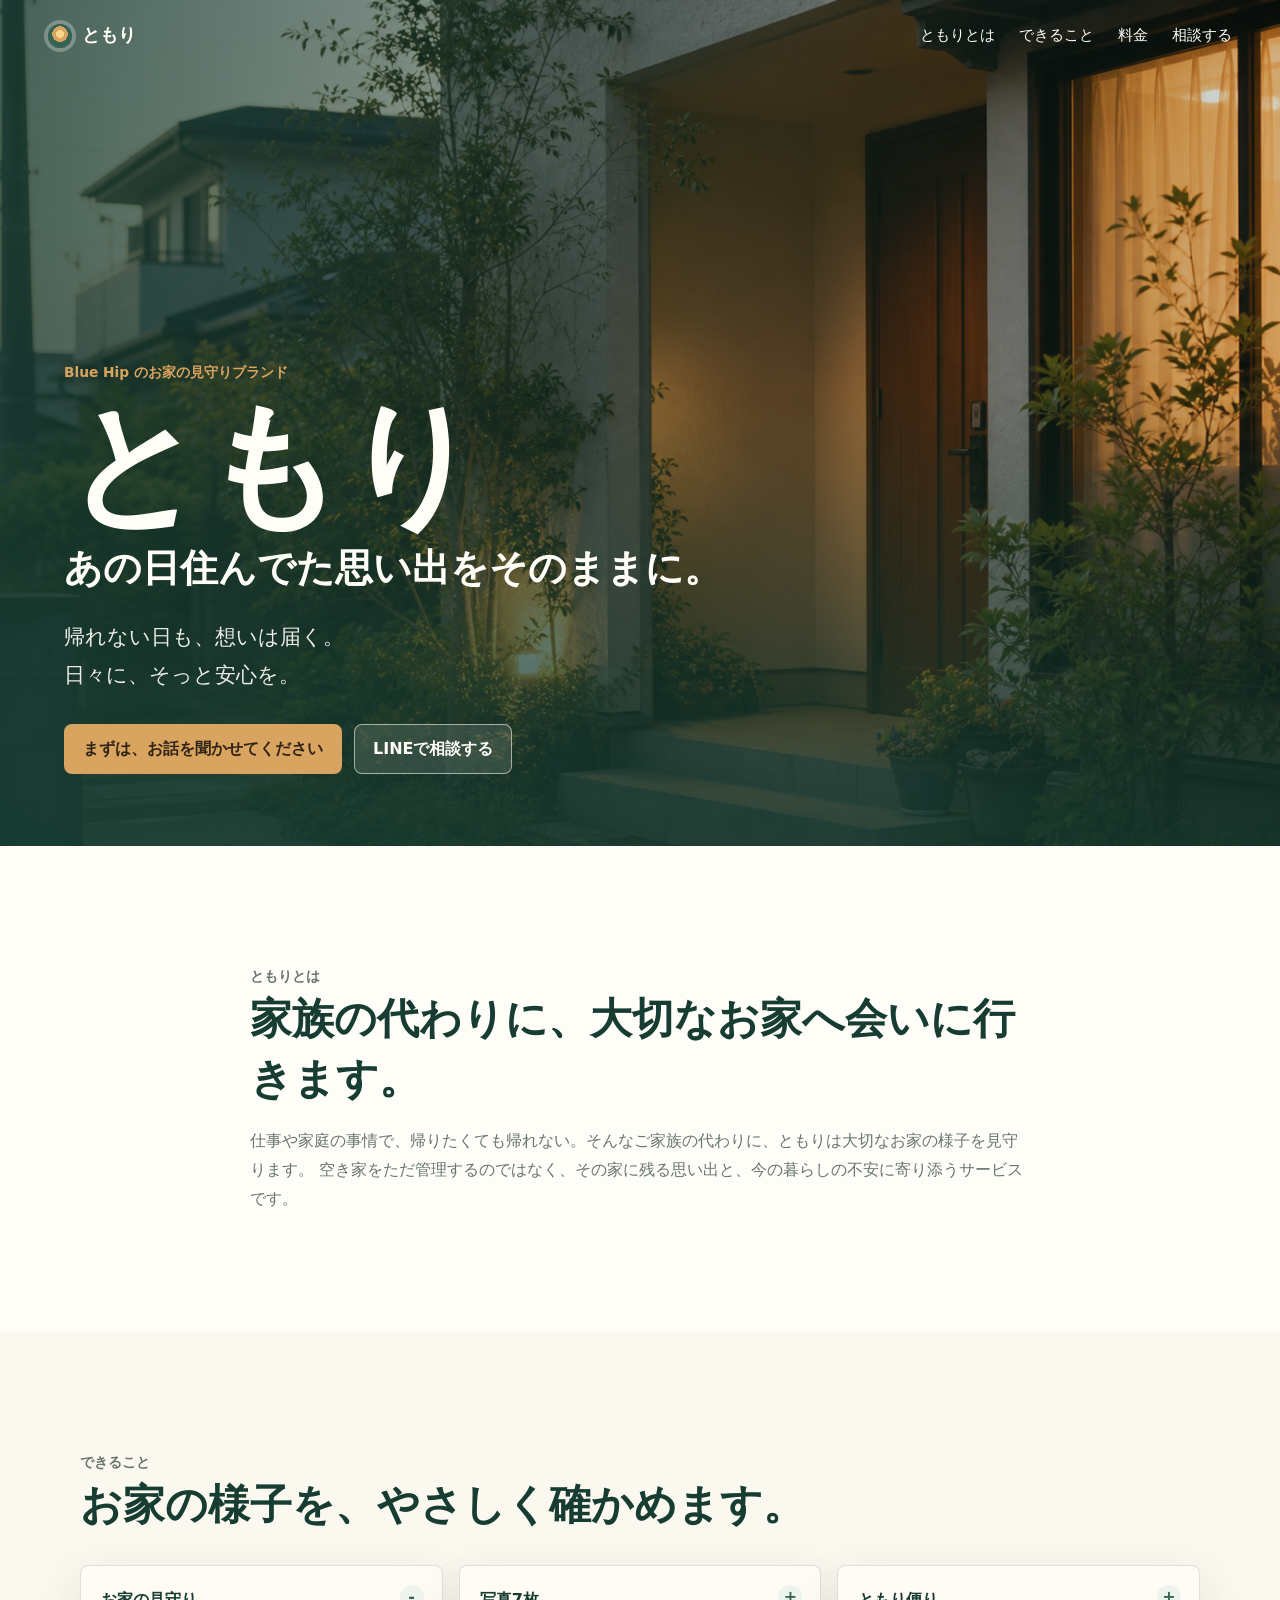
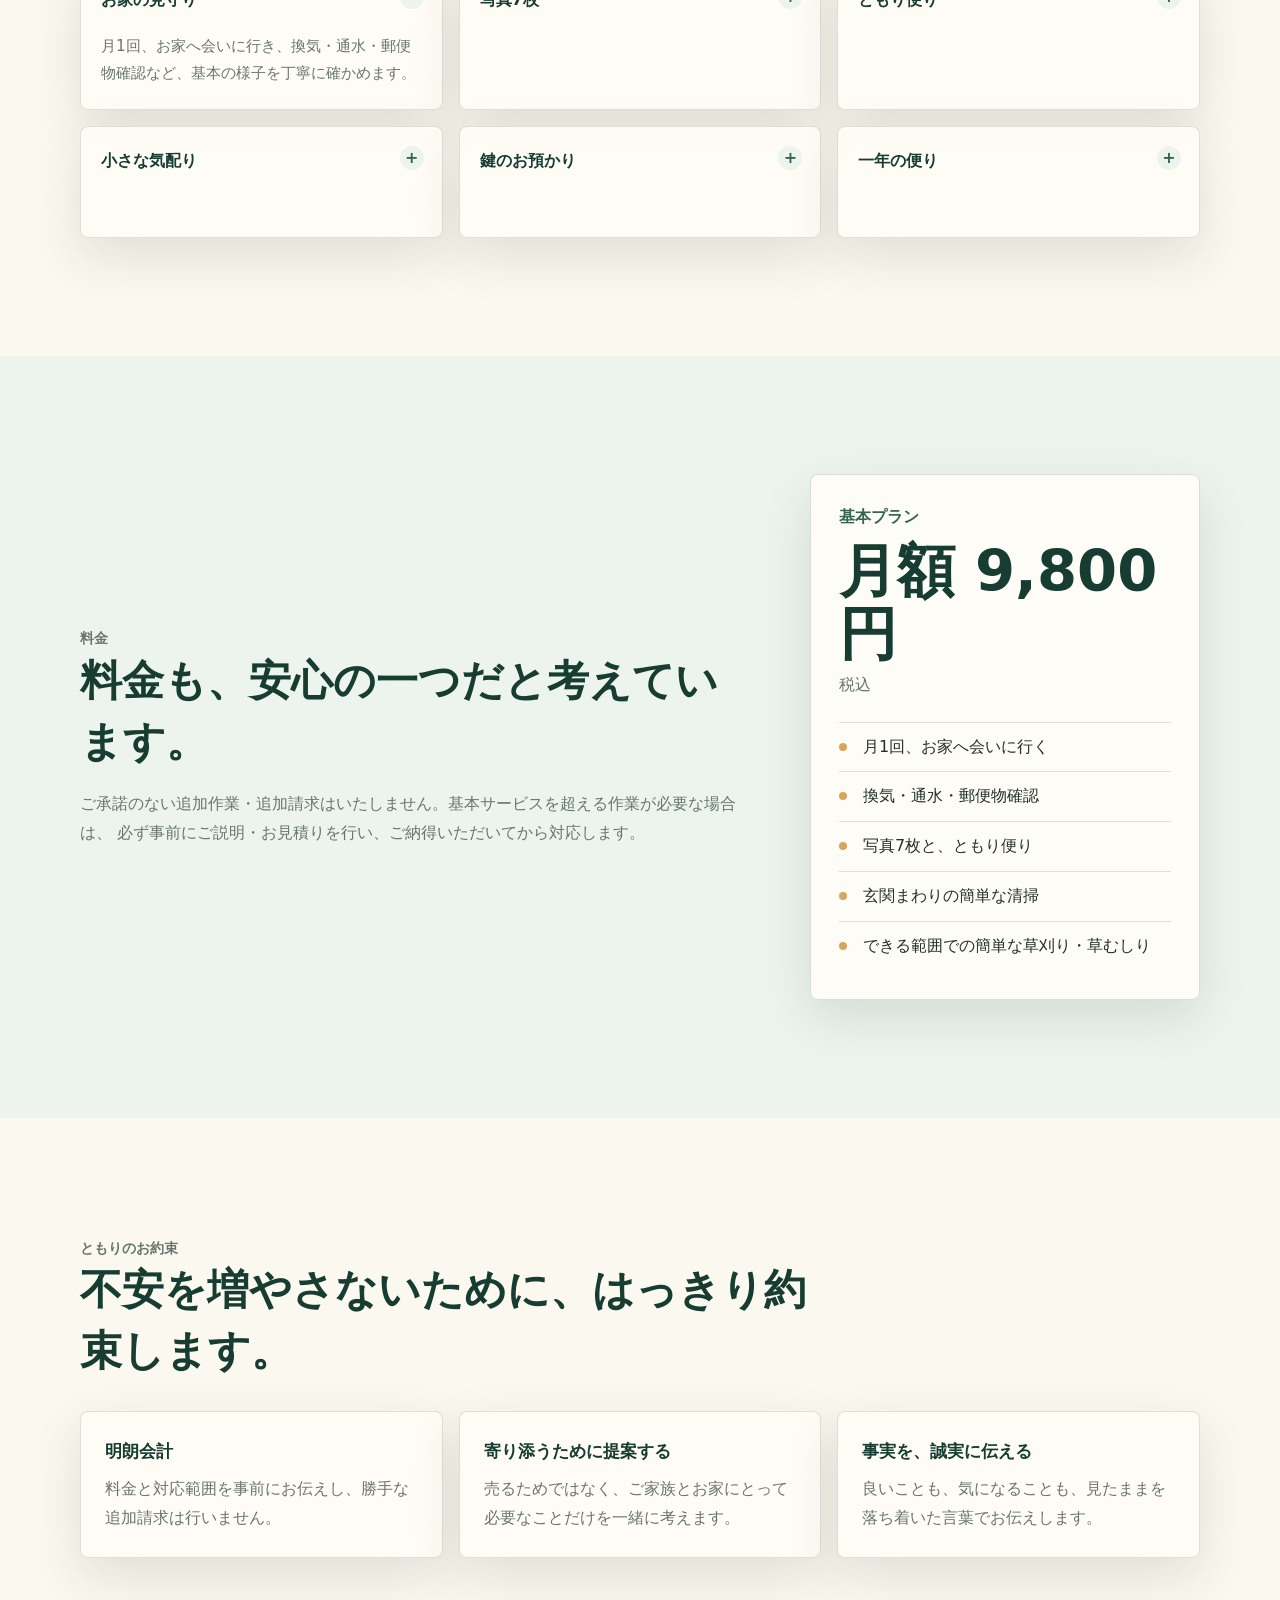
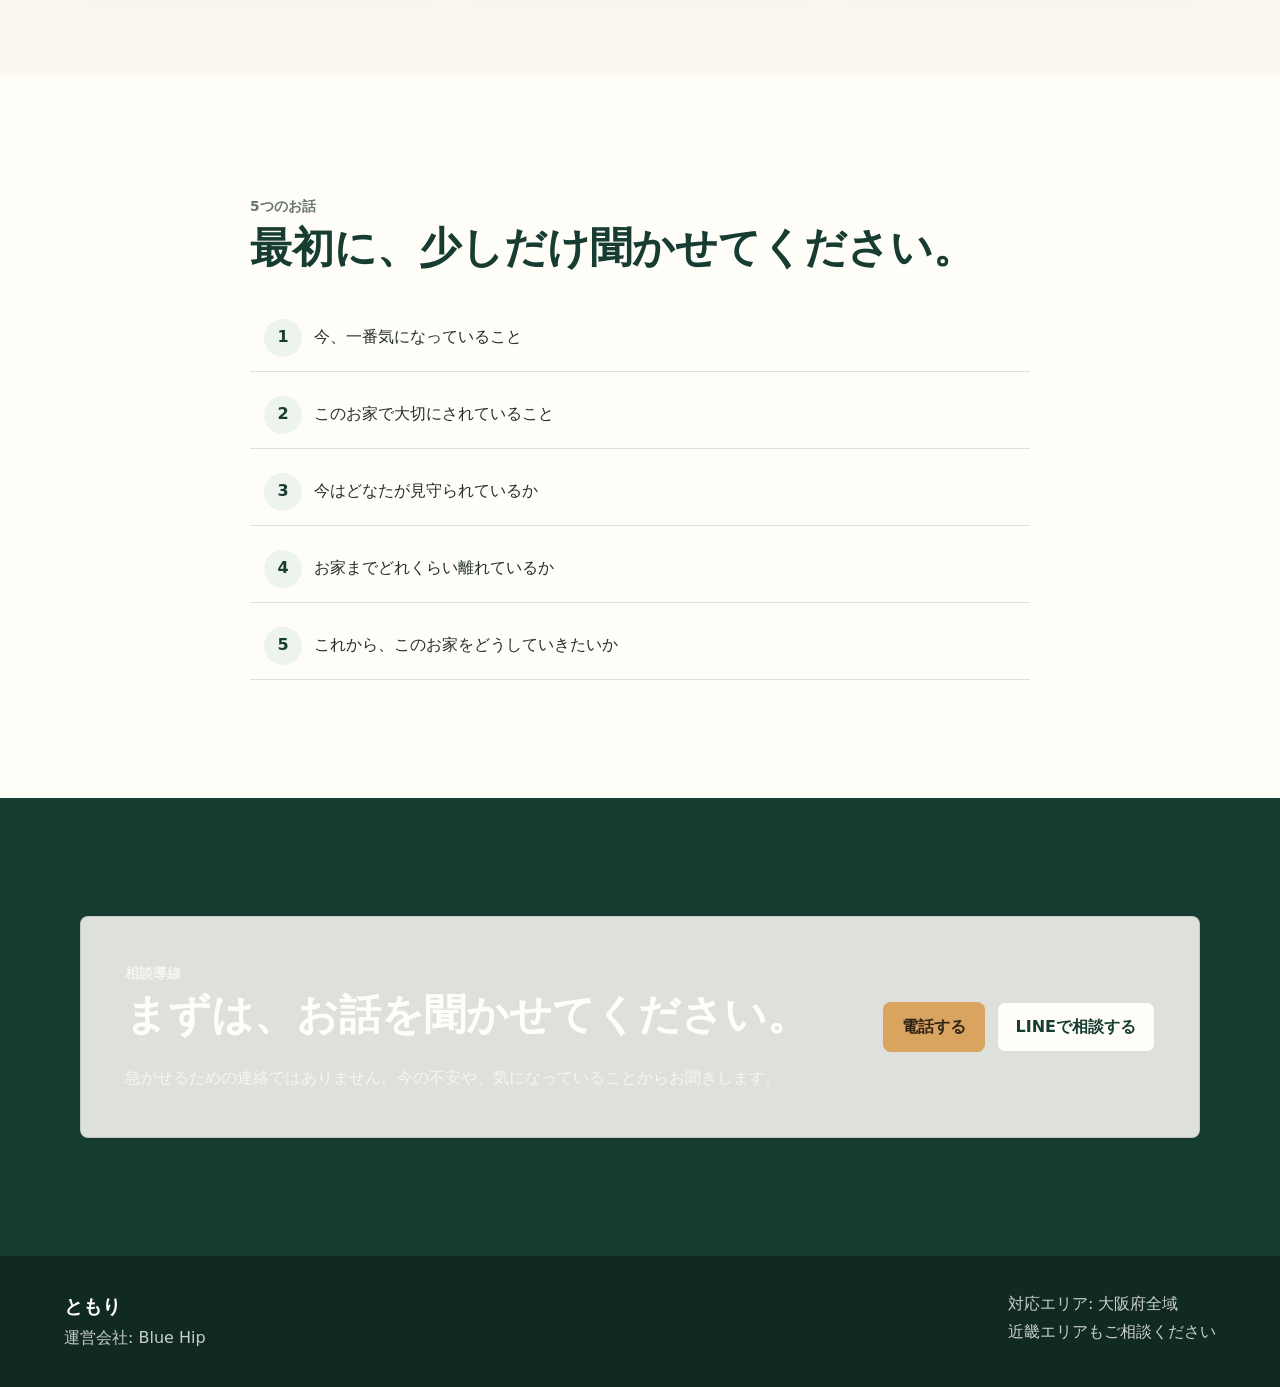
==== index.html @ 89e416eb "Add files via upload" ====
<!doctype html>
<html lang="ja">
  <head>
    <meta charset="utf-8">
    <meta name="viewport" content="width=device-width, initial-scale=1">
    <title>ともり | 家族の代わりに、その家へ会いに行きます</title>
    <meta name="description" content="ともりはBlue Hipが運営する、大切なお家を家族の代わりに見守るサービスです。大阪府全域、近畿エリアもご相談ください。基本プランは月額9,800円（税込）。">
    <meta name="robots" content="index,follow">
    <meta property="og:title" content="ともり | あの日住んでた思い出をそのままに。">
    <meta property="og:description" content="帰れない日も、想いは届く。日々に、そっと安心を。大阪府全域のお家の見守りサービス。">
    <meta property="og:type" content="website">
    <meta property="og:url" content="https://toranjero1710-droid.github.io/tomori/">
    <meta property="og:image" content="https://toranjero1710-droid.github.io/tomori/assets/tomori-hero.png">
    <meta name="twitter:card" content="summary_large_image">
    <link rel="canonical" href="https://toranjero1710-droid.github.io/tomori/">
    <link rel="preload" href="assets/tomori-hero.png" as="image">
    <link rel="stylesheet" href="styles.css">
  </head>
  <body>
    <header class="site-header" data-header>
      <a class="brand" href="#top" aria-label="ともり トップへ">
        <span class="brand-mark" aria-hidden="true"></span>
        <span>ともり</span>
      </a>
      <button class="menu-button" type="button" aria-expanded="false" aria-controls="site-nav" data-menu-button>
        <span></span>
        <span></span>
        <span></span>
        <span class="sr-only">メニュー</span>
      </button>
      <nav class="site-nav" id="site-nav" data-nav>
        <a href="#about">ともりとは</a>
        <a href="#services">できること</a>
        <a href="#price">料金</a>
        <a href="#contact">相談する</a>
      </nav>
    </header>

    <main id="top">
      <section class="hero" aria-labelledby="hero-title">
        <div class="hero-media" aria-hidden="true">
          <img src="assets/tomori-hero.png" alt="">
        </div>
        <div class="hero-content">
          <p class="eyebrow">Blue Hip のお家の見守りブランド</p>
          <h1 id="hero-title">ともり</h1>
          <p class="hero-lead">あの日住んでた思い出をそのままに。</p>
          <div class="hero-message">
            <p>帰れない日も、想いは届く。</p>
            <p>日々に、そっと安心を。</p>
          </div>
          <div class="hero-actions" aria-label="相談導線">
            <a class="button primary" href="#contact">まずは、お話を聞かせてください</a>
            <!-- TODO: LINE公式アカウントIDが確定したら @tomori を正式IDに差し替える -->
            <a class="button line" href="https://line.me/R/ti/p/@tomori" target="_blank" rel="noopener">LINEで相談する</a>
          </div>
        </div>
      </section>

      <section class="section intro" id="about" aria-labelledby="about-title">
        <div class="section-inner narrow">
          <p class="section-kicker">ともりとは</p>
          <h2 id="about-title">家族の代わりに、大切なお家へ会いに行きます。</h2>
          <p>
            仕事や家庭の事情で、帰りたくても帰れない。そんなご家族の代わりに、ともりは大切なお家の様子を見守ります。
            空き家をただ管理するのではなく、その家に残る思い出と、今の暮らしの不安に寄り添うサービスです。
          </p>
        </div>
      </section>

      <section class="section" id="services" aria-labelledby="services-title">
        <div class="section-inner">
          <div class="section-heading">
            <p class="section-kicker">できること</p>
            <h2 id="services-title">お家の様子を、やさしく確かめます。</h2>
          </div>
          <div class="service-grid">
            <details class="service-card" open>
              <summary>お家の見守り</summary>
              <p>月1回、お家へ会いに行き、換気・通水・郵便物確認など、基本の様子を丁寧に確かめます。</p>
            </details>
            <details class="service-card">
              <summary>写真7枚</summary>
              <p>玄関まわり、室内の気になる場所、郵便物など、ご家族が状況を想像しやすい写真をお届けします。</p>
            </details>
            <details class="service-card">
              <summary>ともり便り</summary>
              <p>「今日も、お家は変わらず元気でした」と言えるように、見た事実を短い便りにまとめます。</p>
            </details>
            <details class="service-card">
              <summary>小さな気配り</summary>
              <p>玄関まわりの簡単な清掃や、できる範囲での草刈り・草むしりなど、無理のない対応を行います。</p>
            </details>
            <details class="service-card">
              <summary>鍵のお預かり</summary>
              <p>必要な場合のみ、事前に取り決めた方法で大切な鍵をお預かりします。お預かり方法は個別にご説明します。</p>
            </details>
            <details class="service-card">
              <summary>一年の便り</summary>
              <p>一年を通して見守ったお家の様子を振り返れるよう、次のステップで整えていく予定のサービスです。</p>
            </details>
          </div>
        </div>
      </section>

      <section class="section price-section" id="price" aria-labelledby="price-title">
        <div class="section-inner price-layout">
          <div>
            <p class="section-kicker">料金</p>
            <h2 id="price-title">料金も、安心の一つだと考えています。</h2>
            <p>
              ご承諾のない追加作業・追加請求はいたしません。基本サービスを超える作業が必要な場合は、
              必ず事前にご説明・お見積りを行い、ご納得いただいてから対応します。
            </p>
          </div>
          <div class="price-card" aria-label="基本プラン料金">
            <p class="plan-name">基本プラン</p>
            <p class="price">月額 9,800円</p>
            <p class="tax">税込</p>
            <ul>
              <li>月1回、お家へ会いに行く</li>
              <li>換気・通水・郵便物確認</li>
              <li>写真7枚と、ともり便り</li>
              <li>玄関まわりの簡単な清掃</li>
              <li>できる範囲での簡単な草刈り・草むしり</li>
            </ul>
          </div>
        </div>
      </section>

      <section class="section promise-section" aria-labelledby="promise-title">
        <div class="section-inner">
          <div class="section-heading">
            <p class="section-kicker">ともりのお約束</p>
            <h2 id="promise-title">不安を増やさないために、はっきり約束します。</h2>
          </div>
          <div class="promise-grid">
            <article>
              <h3>明朗会計</h3>
              <p>料金と対応範囲を事前にお伝えし、勝手な追加請求は行いません。</p>
            </article>
            <article>
              <h3>寄り添うために提案する</h3>
              <p>売るためではなく、ご家族とお家にとって必要なことだけを一緒に考えます。</p>
            </article>
            <article>
              <h3>事実を、誠実に伝える</h3>
              <p>良いことも、気になることも、見たままを落ち着いた言葉でお伝えします。</p>
            </article>
          </div>
        </div>
      </section>

      <section class="section questions-section" aria-labelledby="questions-title">
        <div class="section-inner narrow">
          <p class="section-kicker">5つのお話</p>
          <h2 id="questions-title">最初に、少しだけ聞かせてください。</h2>
          <ol class="question-list">
            <li>今、一番気になっていること</li>
            <li>このお家で大切にされていること</li>
            <li>今はどなたが見守られているか</li>
            <li>お家までどれくらい離れているか</li>
            <li>これから、このお家をどうしていきたいか</li>
          </ol>
        </div>
      </section>

      <section class="section contact-section" id="contact" aria-labelledby="contact-title">
        <div class="section-inner contact-panel">
          <div>
            <p class="section-kicker">相談導線</p>
            <h2 id="contact-title">まずは、お話を聞かせてください。</h2>
            <p>急がせるための連絡ではありません。今の不安や、気になっていることからお聞きします。</p>
          </div>
          <div class="contact-actions">
            <!-- TODO: 電話番号が確定したら 0000000000 を正式番号に差し替える -->
            <a class="button primary" href="tel:0000000000">電話する</a>
            <!-- TODO: LINE公式アカウントIDが確定したら @tomori を正式IDに差し替える -->
            <a class="button line" href="https://line.me/R/ti/p/@tomori" target="_blank" rel="noopener">LINEで相談する</a>
          </div>
        </div>
      </section>
    </main>

    <footer class="site-footer">
      <div>
        <p class="footer-brand">ともり</p>
        <p>運営会社: Blue Hip</p>
      </div>
      <div>
        <p>対応エリア: 大阪府全域</p>
        <p>近畿エリアもご相談ください</p>
      </div>
    </footer>

    <script src="script.js"></script>
  </body>
</html>
---- styles.css ----
:root {
  --green-900: #173d32;
  --green-700: #356454;
  --green-500: #6f927d;
  --green-100: #edf4ee;
  --ivory: #fbf8ef;
  --paper: #fffdf7;
  --amber: #d9a45f;
  --ink: #24302b;
  --muted: #68766f;
  --line: rgba(36, 48, 43, 0.14);
  --shadow: 0 18px 50px rgba(36, 48, 43, 0.12);
}

* {
  box-sizing: border-box;
}

html {
  scroll-behavior: smooth;
}

body {
  margin: 0;
  color: var(--ink);
  background: var(--ivory);
  font-family: "Hiragino Sans", "Yu Gothic", "YuGothic", "Noto Sans JP", system-ui, sans-serif;
  line-height: 1.8;
  letter-spacing: 0;
}

img {
  display: block;
  max-width: 100%;
}

a {
  color: inherit;
}

.sr-only {
  position: absolute;
  width: 1px;
  height: 1px;
  padding: 0;
  margin: -1px;
  overflow: hidden;
  clip: rect(0, 0, 0, 0);
  white-space: nowrap;
  border: 0;
}

.site-header {
  position: fixed;
  z-index: 20;
  top: 0;
  left: 0;
  right: 0;
  display: flex;
  align-items: center;
  justify-content: space-between;
  gap: 16px;
  padding: 14px clamp(18px, 4vw, 48px);
  color: var(--paper);
  transition: background 180ms ease, color 180ms ease, box-shadow 180ms ease;
}

.site-header.is-scrolled,
.site-header.is-open {
  color: var(--green-900);
  background: rgba(251, 248, 239, 0.94);
  box-shadow: 0 8px 28px rgba(23, 61, 50, 0.1);
  backdrop-filter: blur(16px);
}

.brand {
  display: inline-flex;
  align-items: center;
  gap: 10px;
  min-height: 44px;
  text-decoration: none;
  font-weight: 700;
  font-size: 1.1rem;
}

.brand-mark {
  width: 24px;
  height: 24px;
  border-radius: 50%;
  background: radial-gradient(circle at 50% 42%, #f7d58a 0 22%, var(--amber) 23% 42%, var(--green-700) 43% 100%);
  box-shadow: 0 0 0 4px rgba(255, 253, 247, 0.28);
}

.site-nav {
  display: flex;
  align-items: center;
  gap: 24px;
  font-size: 0.94rem;
}

.site-nav a {
  text-decoration: none;
}

.menu-button {
  display: none;
  width: 44px;
  height: 44px;
  border: 1px solid currentColor;
  border-radius: 8px;
  color: inherit;
  background: transparent;
}

.menu-button span:not(.sr-only) {
  display: block;
  width: 18px;
  height: 2px;
  margin: 4px auto;
  background: currentColor;
}

.hero {
  position: relative;
  min-height: 94svh;
  display: grid;
  align-items: end;
  padding: 104px clamp(20px, 5vw, 72px) 72px;
  overflow: hidden;
  color: var(--paper);
}

.hero-media {
  position: absolute;
  inset: 0;
  z-index: -2;
  background: var(--green-900);
}

.hero-media img {
  width: 100%;
  height: 100%;
  object-fit: cover;
}

.hero::after {
  content: "";
  position: absolute;
  inset: 0;
  z-index: -1;
  background:
    linear-gradient(90deg, rgba(23, 61, 50, 0.78), rgba(23, 61, 50, 0.44) 48%, rgba(23, 61, 50, 0.18)),
    linear-gradient(0deg, rgba(23, 61, 50, 0.72), transparent 54%);
}

.hero-content {
  width: min(680px, 100%);
}

.eyebrow,
.section-kicker {
  margin: 0 0 12px;
  color: var(--amber);
  font-size: 0.86rem;
  font-weight: 700;
}

.hero h1 {
  margin: 0 0 8px;
  font-size: clamp(4rem, 11vw, 8.5rem);
  line-height: 1;
  font-weight: 600;
}

.hero-lead {
  margin: 0 0 24px;
  font-size: clamp(1.45rem, 4.8vw, 2.35rem);
  line-height: 1.45;
  font-weight: 700;
}

.hero-message {
  margin-bottom: 30px;
  color: rgba(255, 253, 247, 0.92);
  font-size: clamp(1rem, 3.6vw, 1.3rem);
}

.hero-message p {
  margin: 0;
}

.hero-actions,
.contact-actions {
  display: flex;
  flex-wrap: wrap;
  gap: 12px;
}

.button {
  display: inline-flex;
  align-items: center;
  justify-content: center;
  min-height: 50px;
  padding: 12px 18px;
  border-radius: 8px;
  border: 1px solid transparent;
  text-decoration: none;
  font-weight: 700;
  line-height: 1.35;
}

.button.primary {
  background: var(--amber);
  color: #2f2415;
}

.button.line {
  background: rgba(255, 253, 247, 0.12);
  color: inherit;
  border-color: rgba(255, 253, 247, 0.56);
}

.contact-section .button.line {
  color: var(--green-900);
  background: var(--paper);
  border-color: var(--line);
}

.section {
  padding: clamp(64px, 10vw, 118px) clamp(20px, 5vw, 72px);
}

.section-inner {
  width: min(1120px, 100%);
  margin: 0 auto;
}

.section-inner.narrow {
  width: min(780px, 100%);
}

.section-heading {
  max-width: 760px;
  margin-bottom: 30px;
}

.section h2 {
  margin: 0 0 18px;
  color: var(--green-900);
  font-size: clamp(1.65rem, 5vw, 2.6rem);
  line-height: 1.45;
}

.section p {
  margin: 0;
  color: var(--muted);
}

.intro {
  background: var(--paper);
}

.service-grid,
.promise-grid {
  display: grid;
  grid-template-columns: repeat(3, 1fr);
  gap: 16px;
}

.service-card,
.promise-grid article,
.price-card,
.contact-panel {
  border: 1px solid var(--line);
  border-radius: 8px;
  background: rgba(255, 253, 247, 0.86);
  box-shadow: var(--shadow);
}

.service-card {
  min-height: 112px;
  padding: 0;
  overflow: hidden;
}

.service-card summary {
  cursor: pointer;
  list-style: none;
  padding: 20px 44px 18px 20px;
  color: var(--green-900);
  font-weight: 700;
  position: relative;
}

.service-card summary::-webkit-details-marker {
  display: none;
}

.service-card summary::after {
  content: "+";
  position: absolute;
  top: 19px;
  right: 18px;
  width: 24px;
  height: 24px;
  border-radius: 50%;
  display: grid;
  place-items: center;
  color: var(--green-700);
  background: var(--green-100);
  line-height: 1;
}

.service-card[open] summary::after {
  content: "-";
}

.service-card p {
  padding: 0 20px 22px;
  font-size: 0.95rem;
}

.price-section {
  background: var(--green-100);
}

.price-layout {
  display: grid;
  grid-template-columns: 1fr minmax(280px, 390px);
  gap: clamp(24px, 6vw, 72px);
  align-items: center;
}

.price-card {
  padding: 28px;
}

.plan-name {
  color: var(--green-700) !important;
  font-weight: 700;
}

.price {
  margin: 8px 0 0 !important;
  color: var(--green-900) !important;
  font-size: clamp(2.15rem, 8vw, 3.6rem);
  line-height: 1.1;
  font-weight: 800;
}

.tax {
  margin-top: 4px !important;
}

.price-card ul {
  margin: 22px 0 0;
  padding: 0;
  list-style: none;
}

.price-card li {
  padding: 10px 0 10px 24px;
  border-top: 1px solid var(--line);
  position: relative;
}

.price-card li::before {
  content: "";
  position: absolute;
  left: 0;
  top: 20px;
  width: 8px;
  height: 8px;
  border-radius: 50%;
  background: var(--amber);
}

.promise-grid article {
  padding: 24px;
}

.promise-grid h3 {
  margin: 0 0 8px;
  color: var(--green-900);
  font-size: 1.08rem;
}

.questions-section {
  background: var(--paper);
}

.question-list {
  display: grid;
  gap: 10px;
  margin: 26px 0 0;
  padding: 0;
  list-style: none;
  counter-reset: questions;
}

.question-list li {
  counter-increment: questions;
  display: grid;
  grid-template-columns: 38px 1fr;
  gap: 12px;
  align-items: center;
  padding: 14px;
  border-bottom: 1px solid var(--line);
}

.question-list li::before {
  content: counter(questions);
  width: 38px;
  height: 38px;
  border-radius: 50%;
  display: grid;
  place-items: center;
  color: var(--green-900);
  background: var(--green-100);
  font-weight: 800;
}

.contact-section {
  background: var(--green-900);
}

.contact-panel {
  display: grid;
  grid-template-columns: 1fr auto;
  gap: 24px;
  align-items: center;
  padding: clamp(24px, 5vw, 44px);
}

.contact-panel h2 {
  color: var(--paper);
}

.contact-panel p {
  color: rgba(255, 253, 247, 0.72);
}

.site-footer {
  display: flex;
  justify-content: space-between;
  gap: 24px;
  padding: 34px clamp(20px, 5vw, 72px);
  color: rgba(255, 253, 247, 0.78);
  background: #102a23;
}

.site-footer p {
  margin: 0;
}

.footer-brand {
  color: var(--paper);
  font-weight: 800;
  font-size: 1.2rem;
}

@media (max-width: 820px) {
  .menu-button {
    display: block;
  }

  .site-nav {
    position: absolute;
    top: 72px;
    left: 16px;
    right: 16px;
    display: none;
    flex-direction: column;
    align-items: stretch;
    gap: 0;
    padding: 10px;
    border-radius: 8px;
    background: var(--paper);
    color: var(--green-900);
    box-shadow: var(--shadow);
  }

  .site-nav.is-open {
    display: flex;
  }

  .site-nav a {
    padding: 12px;
    border-bottom: 1px solid var(--line);
  }

  .site-nav a:last-child {
    border-bottom: 0;
  }

  .hero {
    min-height: 92svh;
    padding: 96px 20px 44px;
  }

  .hero::after {
    background:
      linear-gradient(0deg, rgba(23, 61, 50, 0.86), rgba(23, 61, 50, 0.34) 72%),
      linear-gradient(90deg, rgba(23, 61, 50, 0.6), rgba(23, 61, 50, 0.18));
  }

  .hero-media img {
    object-position: 57% center;
  }

  .hero-actions,
  .contact-actions {
    flex-direction: column;
  }

  .button {
    width: 100%;
  }

  .service-grid,
  .promise-grid,
  .price-layout,
  .contact-panel {
    grid-template-columns: 1fr;
  }

  .contact-actions {
    width: 100%;
  }

  .site-footer {
    flex-direction: column;
  }
}

@media (max-width: 420px) {
  .section {
    padding-left: 18px;
    padding-right: 18px;
  }

  .price-card,
  .promise-grid article,
  .contact-panel {
    padding: 22px;
  }
}
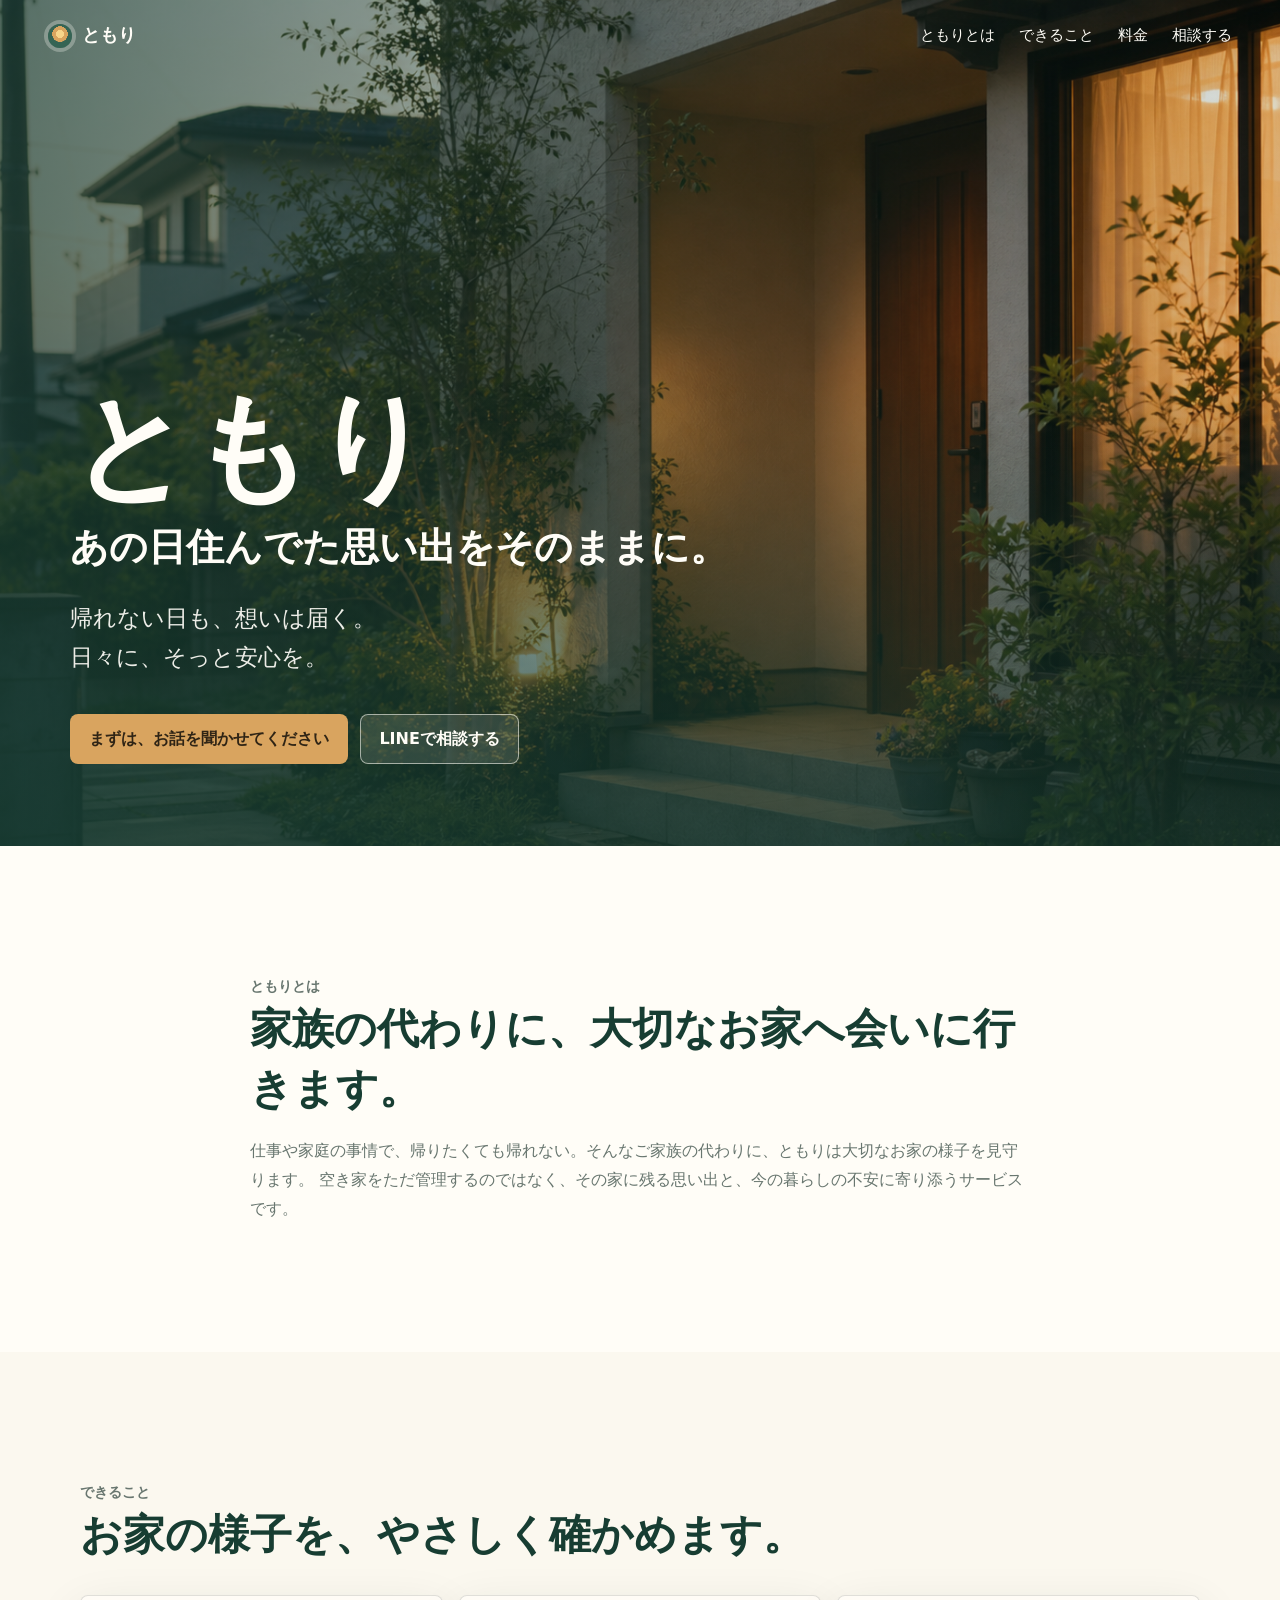
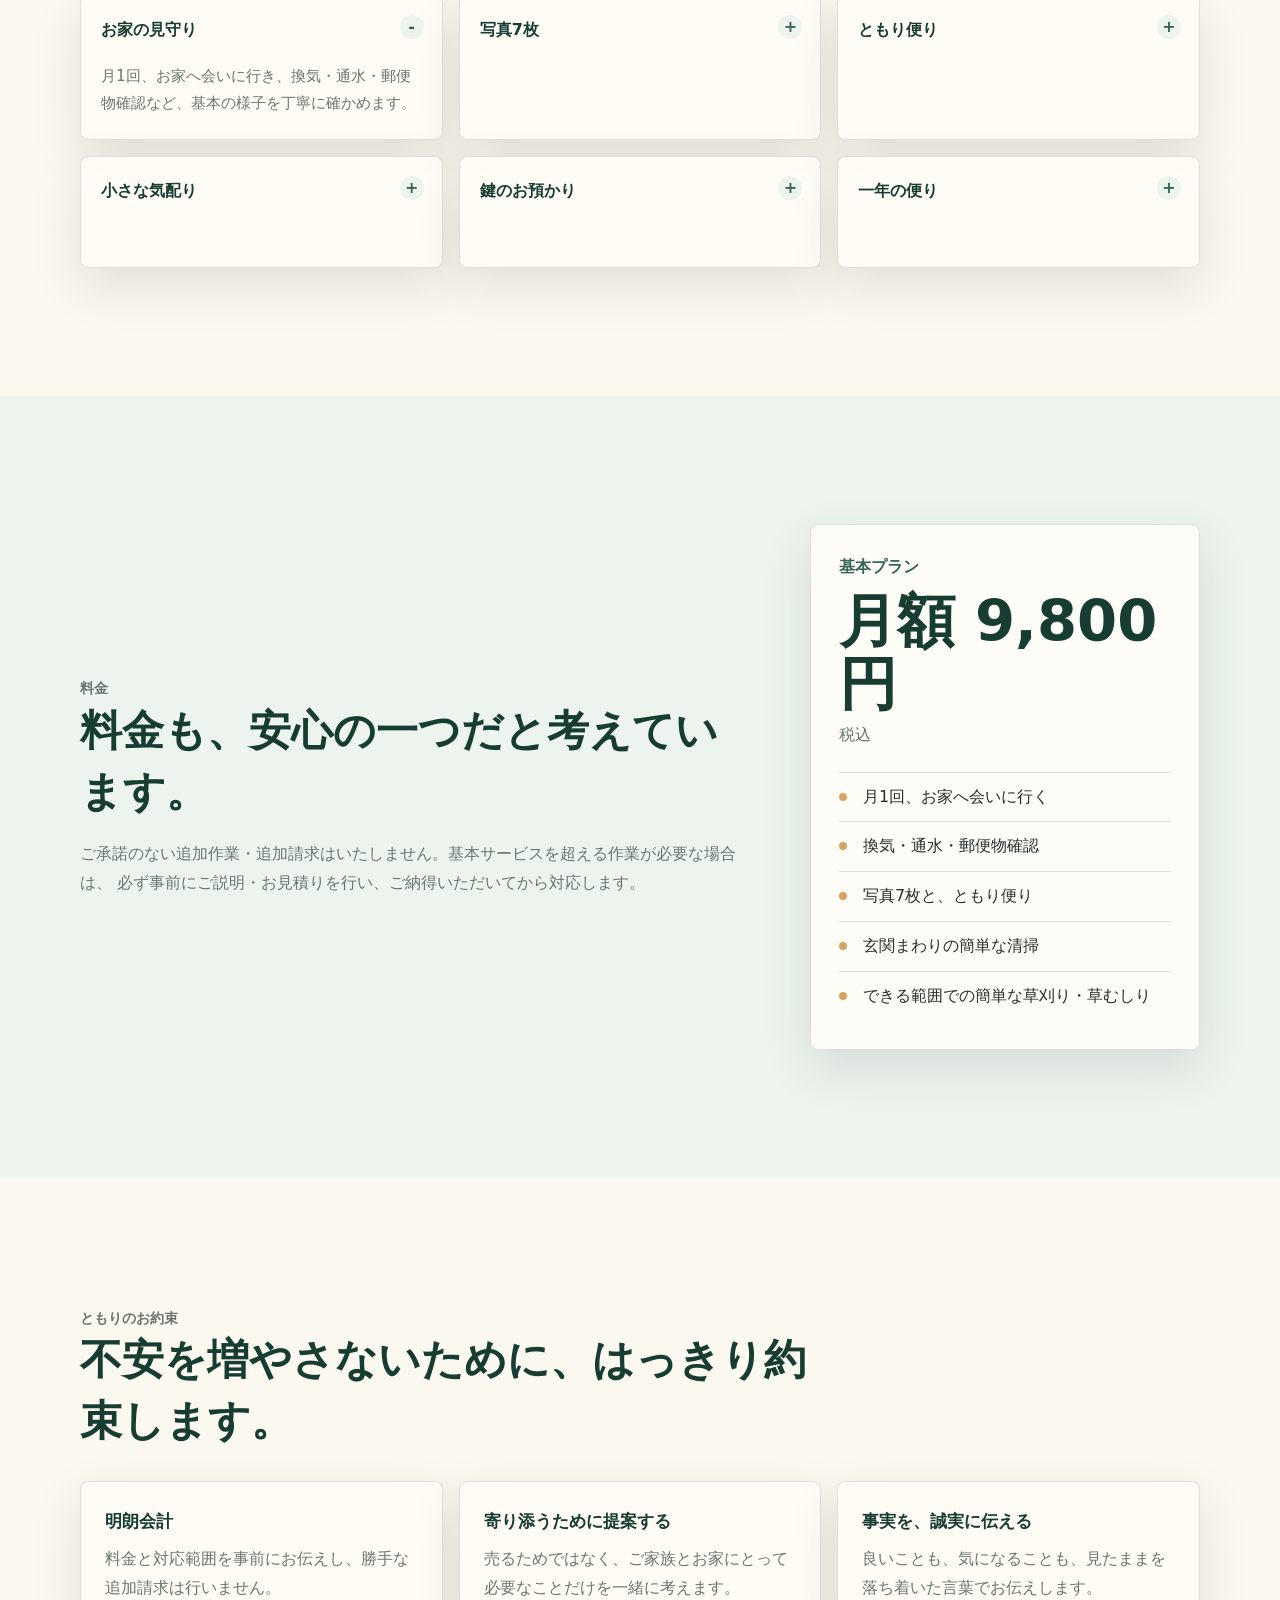
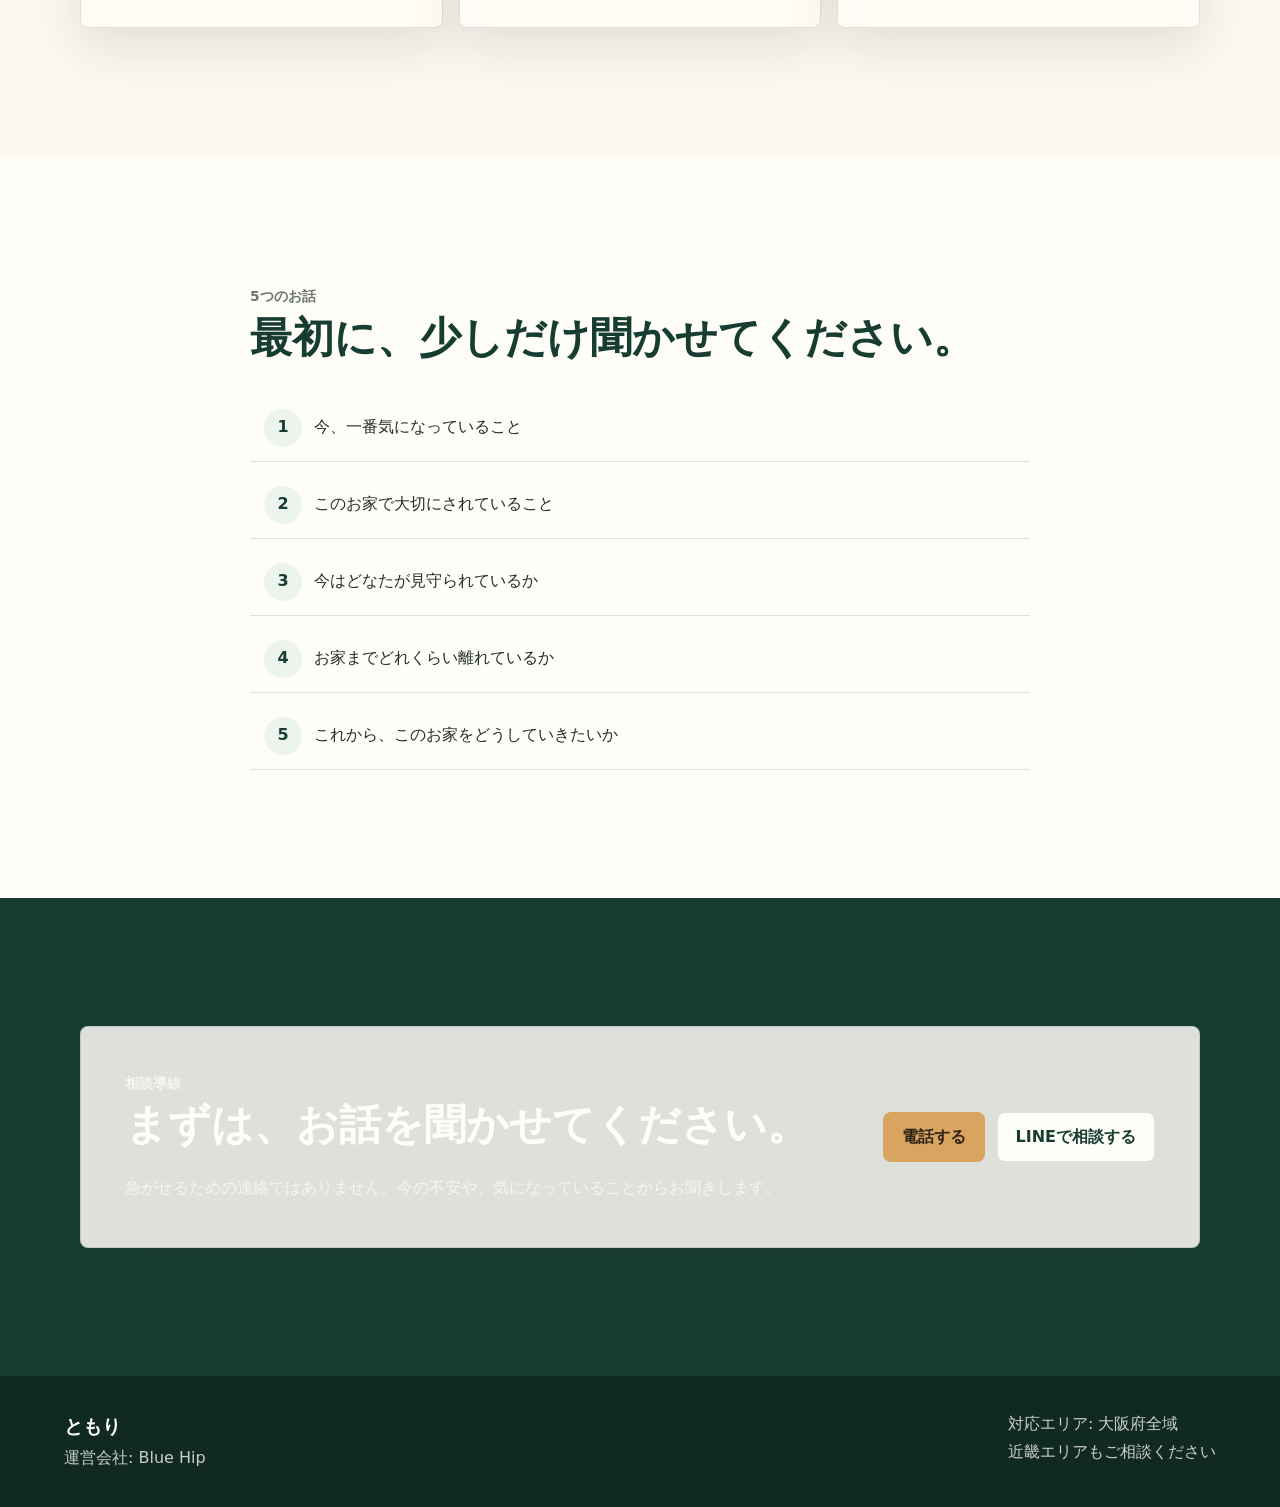
==== commit c8d2a876: "Add files via upload" ====
--- a/index.html
+++ b/index.html
@@ -42,7 +42,6 @@
           <img src="assets/tomori-hero.png" alt="">
         </div>
         <div class="hero-content">
-          <p class="eyebrow">Blue Hip のお家の見守りブランド</p>
           <h1 id="hero-title">ともり</h1>
           <p class="hero-lead">あの日住んでた思い出をそのままに。</p>
           <div class="hero-message">
--- a/styles.css
+++ b/styles.css
@@ -125,7 +125,7 @@
   min-height: 94svh;
   display: grid;
   align-items: end;
-  padding: 104px clamp(20px, 5vw, 72px) 72px;
+  padding: 112px clamp(22px, 5.5vw, 80px) 82px;
   overflow: hidden;
   color: var(--paper);
 }
@@ -149,8 +149,8 @@
   inset: 0;
   z-index: -1;
   background:
-    linear-gradient(90deg, rgba(23, 61, 50, 0.78), rgba(23, 61, 50, 0.44) 48%, rgba(23, 61, 50, 0.18)),
-    linear-gradient(0deg, rgba(23, 61, 50, 0.72), transparent 54%);
+    linear-gradient(90deg, rgba(23, 61, 50, 0.7), rgba(23, 61, 50, 0.38) 48%, rgba(23, 61, 50, 0.14)),
+    linear-gradient(0deg, rgba(23, 61, 50, 0.62), transparent 56%);
 }
 
 .hero-content {
@@ -166,8 +166,8 @@
 }
 
 .hero h1 {
-  margin: 0 0 8px;
-  font-size: clamp(4rem, 11vw, 8.5rem);
+  margin: 0 0 14px;
+  font-size: clamp(3.5rem, 9.6vw, 7.4rem);
   line-height: 1;
   font-weight: 600;
 }
@@ -180,9 +180,10 @@
 }
 
 .hero-message {
-  margin-bottom: 30px;
+  margin-bottom: 36px;
   color: rgba(255, 253, 247, 0.92);
-  font-size: clamp(1rem, 3.6vw, 1.3rem);
+  font-size: clamp(1.08rem, 3.8vw, 1.42rem);
+  line-height: 1.75;
 }
 
 .hero-message p {
@@ -227,7 +228,7 @@
 }
 
 .section {
-  padding: clamp(64px, 10vw, 118px) clamp(20px, 5vw, 72px);
+  padding: clamp(72px, 10.5vw, 128px) clamp(22px, 5.5vw, 80px);
 }
 
 .section-inner {
@@ -494,14 +495,14 @@
   }
 
   .hero {
-    min-height: 92svh;
-    padding: 96px 20px 44px;
+    min-height: 94svh;
+    padding: 104px 22px 58px;
   }
 
   .hero::after {
     background:
-      linear-gradient(0deg, rgba(23, 61, 50, 0.86), rgba(23, 61, 50, 0.34) 72%),
-      linear-gradient(90deg, rgba(23, 61, 50, 0.6), rgba(23, 61, 50, 0.18));
+      linear-gradient(0deg, rgba(23, 61, 50, 0.77), rgba(23, 61, 50, 0.29) 72%),
+      linear-gradient(90deg, rgba(23, 61, 50, 0.52), rgba(23, 61, 50, 0.14));
   }
 
   .hero-media img {
@@ -535,8 +536,8 @@
 
 @media (max-width: 420px) {
   .section {
-    padding-left: 18px;
-    padding-right: 18px;
+    padding-left: 20px;
+    padding-right: 20px;
   }
 
   .price-card,
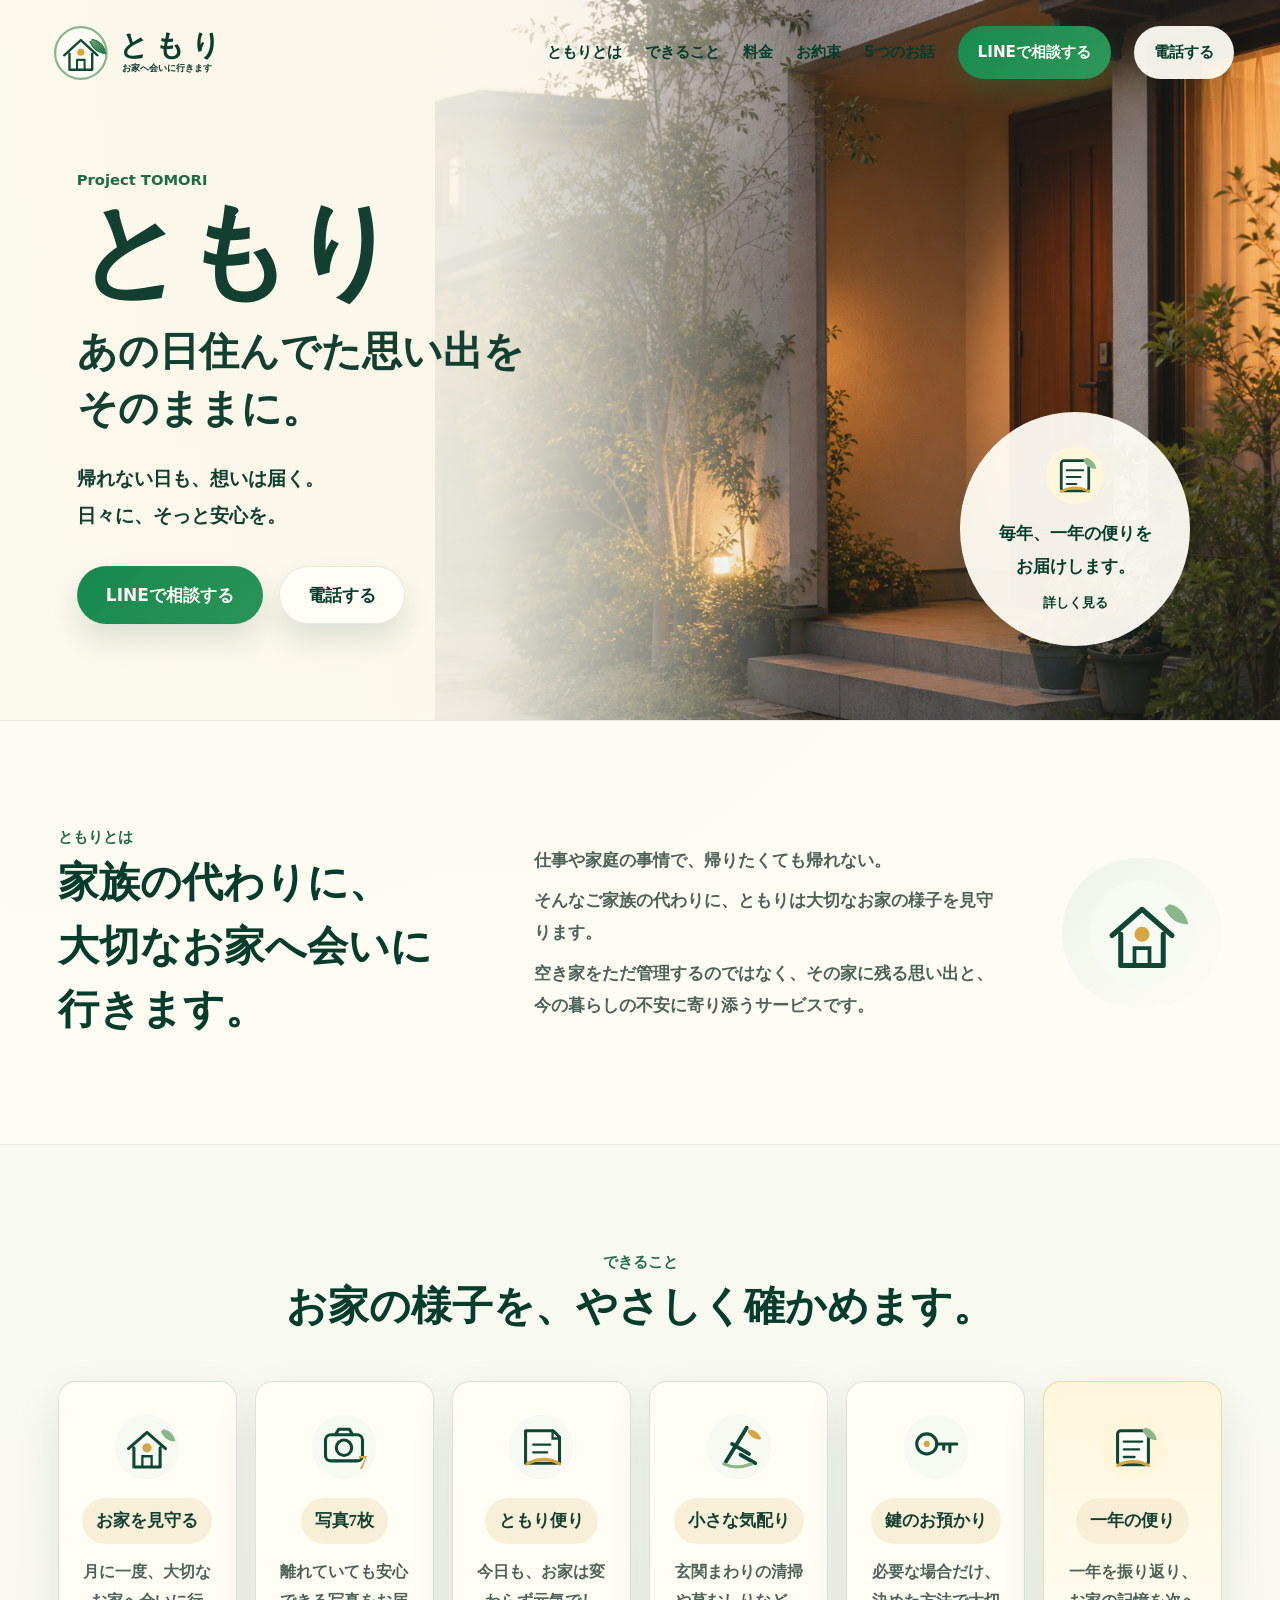
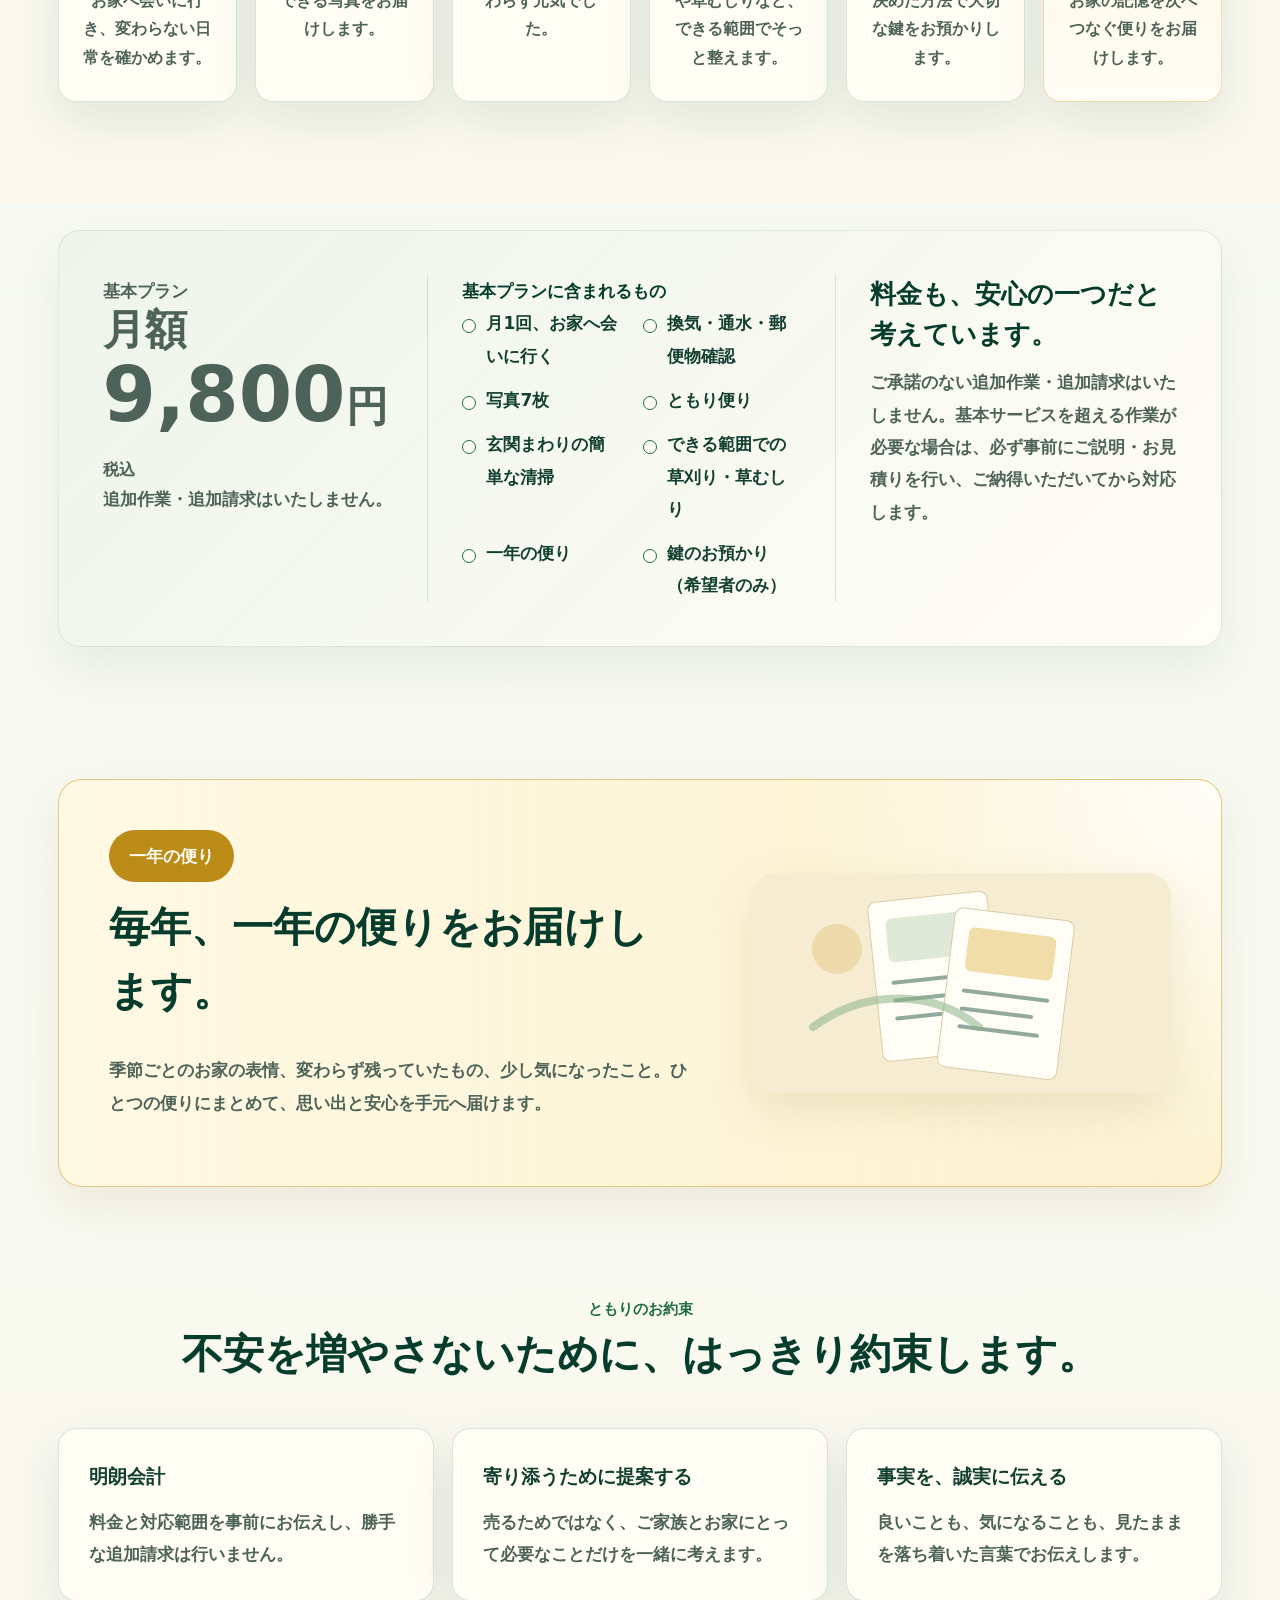
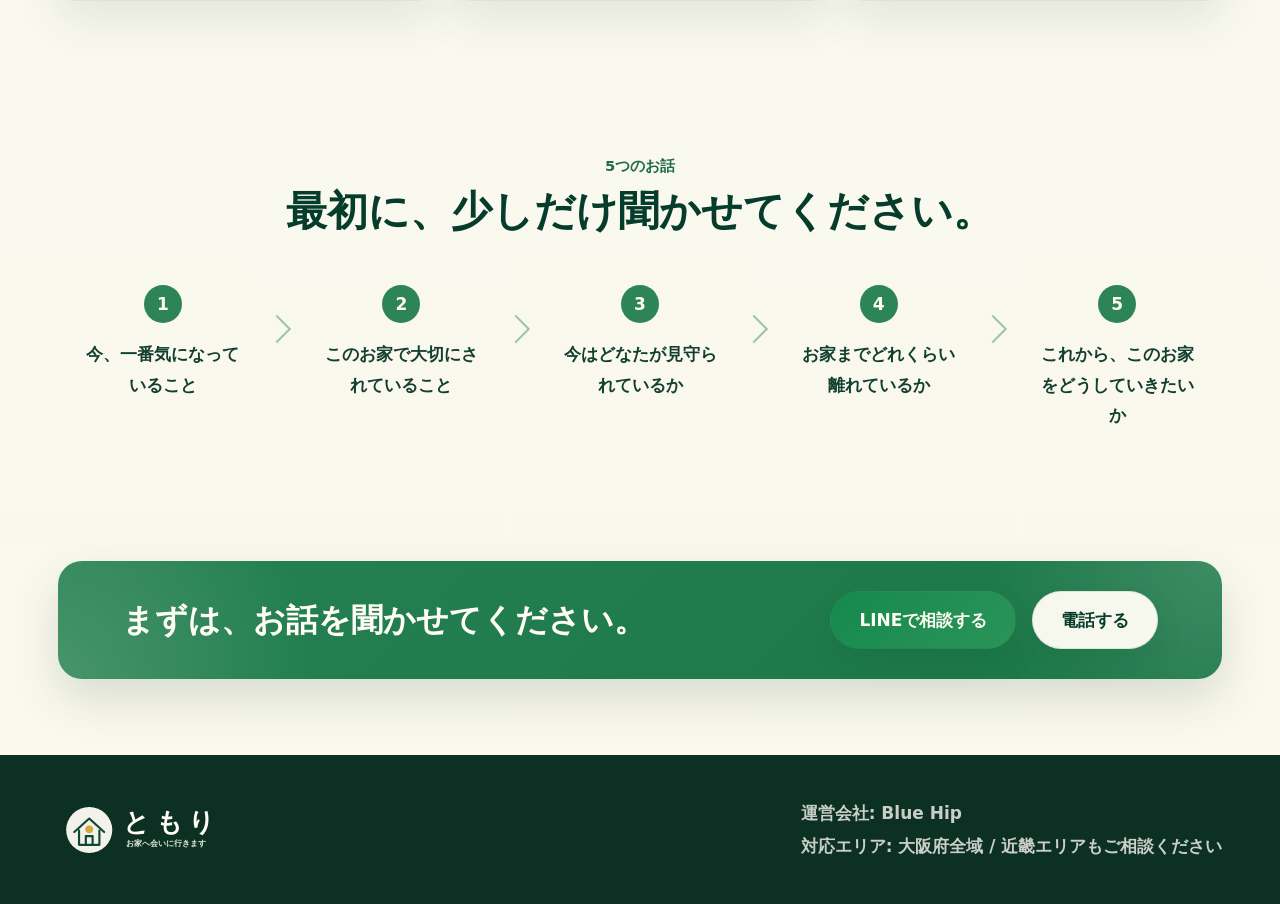
==== commit e2bb7ff3: "Restore TOMORI hero home photo and keep Sprint3 branding" ====
--- a/index.html
+++ b/index.html
@@ -3,24 +3,24 @@
   <head>
     <meta charset="utf-8">
     <meta name="viewport" content="width=device-width, initial-scale=1">
-    <title>ともり | 家族の代わりに、その家へ会いに行きます</title>
-    <meta name="description" content="ともりはBlue Hipが運営する、大切なお家を家族の代わりに見守るサービスです。大阪府全域、近畿エリアもご相談ください。基本プランは月額9,800円（税込）。">
+    <title>ともり | 家族の代わりに、大切なお家へ会いに行きます</title>
+    <meta name="description" content="ともりは、大切なお家へ家族の代わりに会いに行く見守りサービスです。帰れない日も、想いは届く。日々に、そっと安心をお届けします。">
     <meta name="robots" content="index,follow">
     <meta property="og:title" content="ともり | あの日住んでた思い出をそのままに。">
-    <meta property="og:description" content="帰れない日も、想いは届く。日々に、そっと安心を。大阪府全域のお家の見守りサービス。">
+    <meta property="og:description" content="帰れない日も、想いは届く。日々に、そっと安心を。大切なお家へ会いに行く見守りサービス。">
     <meta property="og:type" content="website">
     <meta property="og:url" content="https://toranjero1710-droid.github.io/tomori/">
-    <meta property="og:image" content="https://toranjero1710-droid.github.io/tomori/assets/tomori-hero.png">
+    <meta property="og:image" content="https://toranjero1710-droid.github.io/tomori/assets/images/ogp/tomori-ogp.png">
     <meta name="twitter:card" content="summary_large_image">
     <link rel="canonical" href="https://toranjero1710-droid.github.io/tomori/">
-    <link rel="preload" href="assets/tomori-hero.png" as="image">
+    <link rel="icon" href="assets/images/logo/favicon.svg" type="image/svg+xml">
+    <link rel="preload" href="assets/images/hero/tomori-hero-home.png" as="image">
     <link rel="stylesheet" href="styles.css">
   </head>
   <body>
     <header class="site-header" data-header>
       <a class="brand" href="#top" aria-label="ともり トップへ">
-        <span class="brand-mark" aria-hidden="true"></span>
-        <span>ともり</span>
+        <img src="assets/images/logo/tomori-logo.svg" width="280" height="92" alt="ともり お家へ会いに行きます">
       </a>
       <button class="menu-button" type="button" aria-expanded="false" aria-controls="site-nav" data-menu-button>
         <span></span>
@@ -28,121 +28,154 @@
         <span></span>
         <span class="sr-only">メニュー</span>
       </button>
-      <nav class="site-nav" id="site-nav" data-nav>
+      <nav class="site-nav" id="site-nav" data-nav aria-label="サイト内メニュー">
         <a href="#about">ともりとは</a>
         <a href="#services">できること</a>
         <a href="#price">料金</a>
-        <a href="#contact">相談する</a>
+        <a href="#promise">お約束</a>
+        <a href="#questions">5つのお話</a>
+        <a class="nav-cta line" href="https://line.me/R/ti/p/@tomori" target="_blank" rel="noopener">LINEで相談する</a>
+        <a class="nav-cta phone" href="tel:0000000000">電話する</a>
       </nav>
     </header>
 
     <main id="top">
       <section class="hero" aria-labelledby="hero-title">
-        <div class="hero-media" aria-hidden="true">
-          <img src="assets/tomori-hero.png" alt="">
-        </div>
-        <div class="hero-content">
+        <div class="hero-copy" data-reveal>
+          <p class="hero-kicker">Project TOMORI</p>
           <h1 id="hero-title">ともり</h1>
-          <p class="hero-lead">あの日住んでた思い出をそのままに。</p>
+          <p class="hero-lead">あの日住んでた思い出を<br>そのままに。</p>
           <div class="hero-message">
             <p>帰れない日も、想いは届く。</p>
             <p>日々に、そっと安心を。</p>
           </div>
           <div class="hero-actions" aria-label="相談導線">
-            <a class="button primary" href="#contact">まずは、お話を聞かせてください</a>
-            <!-- TODO: LINE公式アカウントIDが確定したら @tomori を正式IDに差し替える -->
-            <a class="button line" href="https://line.me/R/ti/p/@tomori" target="_blank" rel="noopener">LINEで相談する</a>
-          </div>
-        </div>
-      </section>
-
-      <section class="section intro" id="about" aria-labelledby="about-title">
-        <div class="section-inner narrow">
-          <p class="section-kicker">ともりとは</p>
-          <h2 id="about-title">家族の代わりに、大切なお家へ会いに行きます。</h2>
-          <p>
-            仕事や家庭の事情で、帰りたくても帰れない。そんなご家族の代わりに、ともりは大切なお家の様子を見守ります。
-            空き家をただ管理するのではなく、その家に残る思い出と、今の暮らしの不安に寄り添うサービスです。
-          </p>
-        </div>
-      </section>
-
-      <section class="section" id="services" aria-labelledby="services-title">
+            <a class="button primary" href="https://line.me/R/ti/p/@tomori" target="_blank" rel="noopener">LINEで相談する</a>
+            <a class="button light" href="tel:0000000000">電話する</a>
+          </div>
+        </div>
+        <div class="hero-visual" data-reveal aria-hidden="true">
+          <img src="assets/images/hero/tomori-hero-home.png" alt="" width="1536" height="1024" fetchpriority="high" decoding="sync">
+        </div>
+        <a class="year-badge" href="#year-letter" data-reveal>
+          <img src="assets/images/icons/icon-annual-letter.svg" width="72" height="72" alt="">
+          <span>毎年、一年の便りを<br>お届けします。</span>
+          <small>詳しく見る</small>
+        </a>
+      </section>
+
+      <section class="section about-section" id="about" aria-labelledby="about-title">
+        <div class="section-inner about-layout">
+          <div data-reveal>
+            <p class="section-kicker">ともりとは</p>
+            <h2 id="about-title">家族の代わりに、<br>大切なお家へ会いに行きます。</h2>
+          </div>
+          <div class="about-text" data-reveal>
+            <p>仕事や家庭の事情で、帰りたくても帰れない。</p>
+            <p>そんなご家族の代わりに、ともりは大切なお家の様子を見守ります。</p>
+            <p>空き家をただ管理するのではなく、その家に残る思い出と、今の暮らしの不安に寄り添うサービスです。</p>
+          </div>
+          <div class="about-symbol" aria-hidden="true" data-reveal>
+            <img src="assets/images/icons/icon-home-watch.svg" width="120" height="120" alt="">
+          </div>
+        </div>
+      </section>
+
+      <section class="section services-section" id="services" aria-labelledby="services-title">
         <div class="section-inner">
-          <div class="section-heading">
+          <div class="section-heading centered" data-reveal>
             <p class="section-kicker">できること</p>
             <h2 id="services-title">お家の様子を、やさしく確かめます。</h2>
           </div>
           <div class="service-grid">
-            <details class="service-card" open>
-              <summary>お家の見守り</summary>
-              <p>月1回、お家へ会いに行き、換気・通水・郵便物確認など、基本の様子を丁寧に確かめます。</p>
-            </details>
-            <details class="service-card">
-              <summary>写真7枚</summary>
-              <p>玄関まわり、室内の気になる場所、郵便物など、ご家族が状況を想像しやすい写真をお届けします。</p>
-            </details>
-            <details class="service-card">
-              <summary>ともり便り</summary>
-              <p>「今日も、お家は変わらず元気でした」と言えるように、見た事実を短い便りにまとめます。</p>
-            </details>
-            <details class="service-card">
-              <summary>小さな気配り</summary>
-              <p>玄関まわりの簡単な清掃や、できる範囲での草刈り・草むしりなど、無理のない対応を行います。</p>
-            </details>
-            <details class="service-card">
-              <summary>鍵のお預かり</summary>
-              <p>必要な場合のみ、事前に取り決めた方法で大切な鍵をお預かりします。お預かり方法は個別にご説明します。</p>
-            </details>
-            <details class="service-card">
-              <summary>一年の便り</summary>
-              <p>一年を通して見守ったお家の様子を振り返れるよう、次のステップで整えていく予定のサービスです。</p>
-            </details>
+            <article class="service-card" data-reveal>
+              <img src="assets/images/icons/icon-home-watch.svg" width="80" height="80" alt="">
+              <h3>お家を見守る</h3>
+              <p>月に一度、大切なお家へ会いに行き、変わらない日常を確かめます。</p>
+            </article>
+            <article class="service-card" data-reveal>
+              <img src="assets/images/icons/icon-photo-seven.svg" width="80" height="80" alt="">
+              <h3>写真7枚</h3>
+              <p>離れていても安心できる写真をお届けします。</p>
+            </article>
+            <article class="service-card" data-reveal>
+              <img src="assets/images/icons/icon-tomori-letter.svg" width="80" height="80" alt="">
+              <h3>ともり便り</h3>
+              <p>今日も、お家は変わらず元気でした。</p>
+            </article>
+            <article class="service-card" data-reveal>
+              <img src="assets/images/icons/icon-care.svg" width="80" height="80" alt="">
+              <h3>小さな気配り</h3>
+              <p>玄関まわりの清掃や草むしりなど、できる範囲でそっと整えます。</p>
+            </article>
+            <article class="service-card" data-reveal>
+              <img src="assets/images/icons/icon-key.svg" width="80" height="80" alt="">
+              <h3>鍵のお預かり</h3>
+              <p>必要な場合だけ、決めた方法で大切な鍵をお預かりします。</p>
+            </article>
+            <article class="service-card accent" data-reveal>
+              <img src="assets/images/icons/icon-annual-letter.svg" width="80" height="80" alt="">
+              <h3>一年の便り</h3>
+              <p>一年を振り返り、お家の記憶を次へつなぐ便りをお届けします。</p>
+            </article>
           </div>
         </div>
       </section>
 
       <section class="section price-section" id="price" aria-labelledby="price-title">
-        <div class="section-inner price-layout">
-          <div>
-            <p class="section-kicker">料金</p>
-            <h2 id="price-title">料金も、安心の一つだと考えています。</h2>
-            <p>
-              ご承諾のない追加作業・追加請求はいたしません。基本サービスを超える作業が必要な場合は、
-              必ず事前にご説明・お見積りを行い、ご納得いただいてから対応します。
-            </p>
-          </div>
-          <div class="price-card" aria-label="基本プラン料金">
+        <div class="section-inner price-panel" data-reveal>
+          <div class="price-main">
             <p class="plan-name">基本プラン</p>
-            <p class="price">月額 9,800円</p>
-            <p class="tax">税込</p>
+            <p class="price">月額 <span>9,800</span>円 <small>税込</small></p>
+            <p>追加作業・追加請求はいたしません。</p>
+          </div>
+          <div class="price-includes">
+            <p class="plan-name">基本プランに含まれるもの</p>
             <ul>
               <li>月1回、お家へ会いに行く</li>
               <li>換気・通水・郵便物確認</li>
-              <li>写真7枚と、ともり便り</li>
+              <li>写真7枚</li>
+              <li>ともり便り</li>
               <li>玄関まわりの簡単な清掃</li>
-              <li>できる範囲での簡単な草刈り・草むしり</li>
+              <li>できる範囲での草刈り・草むしり</li>
+              <li>一年の便り</li>
+              <li>鍵のお預かり（希望者のみ）</li>
             </ul>
           </div>
-        </div>
-      </section>
-
-      <section class="section promise-section" aria-labelledby="promise-title">
+          <div class="price-message">
+            <h2 id="price-title">料金も、安心の一つだと考えています。</h2>
+            <p>ご承諾のない追加作業・追加請求はいたしません。基本サービスを超える作業が必要な場合は、必ず事前にご説明・お見積りを行い、ご納得いただいてから対応します。</p>
+          </div>
+        </div>
+      </section>
+
+      <section class="year-letter-section" id="year-letter" aria-labelledby="year-letter-title">
+        <div class="section-inner year-letter-band" data-reveal>
+          <div class="year-copy">
+            <p class="year-pill">一年の便り</p>
+            <h2 id="year-letter-title">毎年、一年の便りをお届けします。</h2>
+            <p>季節ごとのお家の表情、変わらず残っていたもの、少し気になったこと。ひとつの便りにまとめて、思い出と安心を手元へ届けます。</p>
+          </div>
+          <img class="letter-preview" src="assets/images/annual-letter/letter-preview.svg" width="420" height="220" alt="一年の便りのイメージ">
+        </div>
+      </section>
+
+      <section class="section promise-section" id="promise" aria-labelledby="promise-title">
         <div class="section-inner">
-          <div class="section-heading">
+          <div class="section-heading centered" data-reveal>
             <p class="section-kicker">ともりのお約束</p>
             <h2 id="promise-title">不安を増やさないために、はっきり約束します。</h2>
           </div>
           <div class="promise-grid">
-            <article>
+            <article data-reveal>
               <h3>明朗会計</h3>
               <p>料金と対応範囲を事前にお伝えし、勝手な追加請求は行いません。</p>
             </article>
-            <article>
+            <article data-reveal>
               <h3>寄り添うために提案する</h3>
               <p>売るためではなく、ご家族とお家にとって必要なことだけを一緒に考えます。</p>
             </article>
-            <article>
+            <article data-reveal>
               <h3>事実を、誠実に伝える</h3>
               <p>良いことも、気になることも、見たままを落ち着いた言葉でお伝えします。</p>
             </article>
@@ -150,45 +183,38 @@
         </div>
       </section>
 
-      <section class="section questions-section" aria-labelledby="questions-title">
-        <div class="section-inner narrow">
-          <p class="section-kicker">5つのお話</p>
-          <h2 id="questions-title">最初に、少しだけ聞かせてください。</h2>
+      <section class="section questions-section" id="questions" aria-labelledby="questions-title">
+        <div class="section-inner">
+          <p class="section-kicker" data-reveal>5つのお話</p>
+          <h2 id="questions-title" data-reveal>最初に、少しだけ聞かせてください。</h2>
           <ol class="question-list">
-            <li>今、一番気になっていること</li>
-            <li>このお家で大切にされていること</li>
-            <li>今はどなたが見守られているか</li>
-            <li>お家までどれくらい離れているか</li>
-            <li>これから、このお家をどうしていきたいか</li>
+            <li data-reveal><span>今、一番気になっていること</span></li>
+            <li data-reveal><span>このお家で大切にされていること</span></li>
+            <li data-reveal><span>今はどなたが見守られているか</span></li>
+            <li data-reveal><span>お家までどれくらい離れているか</span></li>
+            <li data-reveal><span>これから、このお家をどうしていきたいか</span></li>
           </ol>
         </div>
       </section>
 
-      <section class="section contact-section" id="contact" aria-labelledby="contact-title">
-        <div class="section-inner contact-panel">
-          <div>
-            <p class="section-kicker">相談導線</p>
-            <h2 id="contact-title">まずは、お話を聞かせてください。</h2>
-            <p>急がせるための連絡ではありません。今の不安や、気になっていることからお聞きします。</p>
-          </div>
+      <section class="final-cta" id="contact" aria-labelledby="contact-title">
+        <div class="section-inner final-cta-panel" data-reveal>
+          <h2 id="contact-title">まずは、お話を聞かせてください。</h2>
           <div class="contact-actions">
-            <!-- TODO: 電話番号が確定したら 0000000000 を正式番号に差し替える -->
-            <a class="button primary" href="tel:0000000000">電話する</a>
-            <!-- TODO: LINE公式アカウントIDが確定したら @tomori を正式IDに差し替える -->
-            <a class="button line" href="https://line.me/R/ti/p/@tomori" target="_blank" rel="noopener">LINEで相談する</a>
+            <a class="button primary" href="https://line.me/R/ti/p/@tomori" target="_blank" rel="noopener">LINEで相談する</a>
+            <a class="button light" href="tel:0000000000">電話する</a>
           </div>
         </div>
       </section>
     </main>
 
     <footer class="site-footer">
-      <div>
-        <p class="footer-brand">ともり</p>
-        <p>運営会社: Blue Hip</p>
-      </div>
-      <div>
-        <p>対応エリア: 大阪府全域</p>
-        <p>近畿エリアもご相談ください</p>
+      <div class="footer-inner">
+        <img src="assets/images/logo/tomori-logo-footer.svg" width="280" height="92" alt="ともり お家へ会いに行きます">
+        <div>
+          <p>運営会社: Blue Hip</p>
+          <p>対応エリア: 大阪府全域 / 近畿エリアもご相談ください</p>
+        </div>
       </div>
     </footer>
 
--- a/styles.css
+++ b/styles.css
@@ -1,15 +1,24 @@
 :root {
-  --green-900: #173d32;
-  --green-700: #356454;
-  --green-500: #6f927d;
-  --green-100: #edf4ee;
-  --ivory: #fbf8ef;
-  --paper: #fffdf7;
-  --amber: #d9a45f;
-  --ink: #24302b;
-  --muted: #68766f;
-  --line: rgba(36, 48, 43, 0.14);
-  --shadow: 0 18px 50px rgba(36, 48, 43, 0.12);
+  --green-950: #063c2b;
+  --green-900: #104734;
+  --green-800: #1e6b46;
+  --green-700: #2d8455;
+  --green-300: #8bb58a;
+  --green-100: #edf4ea;
+  --green-50: #f7faf3;
+  --ivory: #fbf8ec;
+  --paper: #fffdf5;
+  --warm: #f6ecd1;
+  --amber: #d5a642;
+  --amber-soft: #fff4cf;
+  --ink: #123f30;
+  --muted: #4d6258;
+  --line: rgba(16, 71, 52, 0.14);
+  --shadow: 0 18px 46px rgba(16, 71, 52, 0.1);
+  --shadow-hover: 0 24px 60px rgba(16, 71, 52, 0.16);
+  --radius: 18px;
+  --sans: "Hiragino Sans", "Yu Gothic", "YuGothic", "Noto Sans JP", system-ui, sans-serif;
+  --serif: "Hiragino Mincho ProN", "Yu Mincho", "YuMincho", "Noto Serif JP", serif;
 }
 
 * {
@@ -23,19 +32,30 @@
 body {
   margin: 0;
   color: var(--ink);
-  background: var(--ivory);
-  font-family: "Hiragino Sans", "Yu Gothic", "YuGothic", "Noto Sans JP", system-ui, sans-serif;
-  line-height: 1.8;
+  background:
+    radial-gradient(circle at 12% 0%, rgba(213, 166, 66, 0.1), transparent 32%),
+    linear-gradient(180deg, var(--ivory), var(--green-50) 46%, var(--ivory));
+  font-family: var(--serif);
+  font-size: 17px;
+  line-height: 1.9;
   letter-spacing: 0;
+  overflow-x: hidden;
 }
 
 img {
   display: block;
   max-width: 100%;
+  height: auto;
 }
 
 a {
   color: inherit;
+}
+
+a:focus-visible,
+button:focus-visible {
+  outline: 3px solid rgba(213, 166, 66, 0.85);
+  outline-offset: 4px;
 }
 
 .sr-only {
@@ -59,131 +79,178 @@
   display: flex;
   align-items: center;
   justify-content: space-between;
-  gap: 16px;
-  padding: 14px clamp(18px, 4vw, 48px);
-  color: var(--paper);
-  transition: background 180ms ease, color 180ms ease, box-shadow 180ms ease;
+  gap: 28px;
+  padding: 18px clamp(22px, 4vw, 46px);
+  color: var(--green-950);
+  transition: background 180ms ease, box-shadow 180ms ease, padding 180ms ease;
 }
 
 .site-header.is-scrolled,
 .site-header.is-open {
-  color: var(--green-900);
-  background: rgba(251, 248, 239, 0.94);
-  box-shadow: 0 8px 28px rgba(23, 61, 50, 0.1);
-  backdrop-filter: blur(16px);
+  padding-top: 12px;
+  padding-bottom: 12px;
+  background: rgba(255, 253, 245, 0.92);
+  box-shadow: 0 12px 36px rgba(16, 71, 52, 0.08);
+  backdrop-filter: blur(18px);
 }
 
 .brand {
   display: inline-flex;
   align-items: center;
-  gap: 10px;
-  min-height: 44px;
+  min-height: 56px;
   text-decoration: none;
-  font-weight: 700;
-  font-size: 1.1rem;
-}
-
-.brand-mark {
-  width: 24px;
-  height: 24px;
-  border-radius: 50%;
-  background: radial-gradient(circle at 50% 42%, #f7d58a 0 22%, var(--amber) 23% 42%, var(--green-700) 43% 100%);
-  box-shadow: 0 0 0 4px rgba(255, 253, 247, 0.28);
+}
+
+.brand img {
+  width: clamp(154px, 17vw, 212px);
 }
 
 .site-nav {
   display: flex;
   align-items: center;
-  gap: 24px;
-  font-size: 0.94rem;
+  gap: clamp(14px, 1.8vw, 28px);
+  font-family: var(--sans);
+  font-size: 0.95rem;
+  font-weight: 700;
 }
 
 .site-nav a {
   text-decoration: none;
+  white-space: nowrap;
+}
+
+.site-nav a:not(.nav-cta) {
+  position: relative;
+}
+
+.site-nav a:not(.nav-cta)::after {
+  content: "";
+  position: absolute;
+  left: 0;
+  right: 0;
+  bottom: -8px;
+  height: 2px;
+  transform: scaleX(0);
+  transform-origin: center;
+  background: var(--green-700);
+  transition: transform 180ms ease;
+}
+
+.site-nav a:not(.nav-cta):hover::after {
+  transform: scaleX(1);
+}
+
+.nav-cta {
+  min-height: 48px;
+  padding: 12px 20px;
+  border-radius: 999px;
+  display: inline-flex;
+  align-items: center;
+  justify-content: center;
+  transition: transform 180ms ease, box-shadow 180ms ease, background 180ms ease;
+}
+
+.nav-cta.line {
+  color: var(--paper);
+  background: linear-gradient(135deg, #188a4f, #2f9659);
+  box-shadow: 0 12px 22px rgba(24, 138, 79, 0.22);
+}
+
+.nav-cta.phone {
+  background: rgba(255, 253, 245, 0.94);
+  box-shadow: 0 12px 26px rgba(16, 71, 52, 0.1);
+}
+
+.nav-cta:hover,
+.button:hover {
+  transform: translateY(-2px);
+  box-shadow: var(--shadow-hover);
 }
 
 .menu-button {
   display: none;
-  width: 44px;
-  height: 44px;
-  border: 1px solid currentColor;
-  border-radius: 8px;
-  color: inherit;
-  background: transparent;
+  width: 48px;
+  height: 48px;
+  border: 1px solid rgba(16, 71, 52, 0.35);
+  border-radius: 14px;
+  color: var(--green-950);
+  background: rgba(255, 253, 245, 0.86);
 }
 
 .menu-button span:not(.sr-only) {
   display: block;
-  width: 18px;
+  width: 20px;
   height: 2px;
-  margin: 4px auto;
+  margin: 5px auto;
   background: currentColor;
+  transition: transform 180ms ease, opacity 180ms ease;
+}
+
+.site-header.is-open .menu-button span:nth-child(1) {
+  transform: translateY(7px) rotate(45deg);
+}
+
+.site-header.is-open .menu-button span:nth-child(2) {
+  opacity: 0;
+}
+
+.site-header.is-open .menu-button span:nth-child(3) {
+  transform: translateY(-7px) rotate(-45deg);
 }
 
 .hero {
+  min-height: 720px;
+  display: grid;
+  grid-template-columns: minmax(330px, 43%) 1fr;
+  align-items: stretch;
   position: relative;
-  min-height: 94svh;
-  display: grid;
-  align-items: end;
-  padding: 112px clamp(22px, 5.5vw, 80px) 82px;
   overflow: hidden;
-  color: var(--paper);
-}
-
-.hero-media {
-  position: absolute;
-  inset: 0;
-  z-index: -2;
-  background: var(--green-900);
-}
-
-.hero-media img {
-  width: 100%;
-  height: 100%;
-  object-fit: cover;
-}
-
-.hero::after {
+  padding: 126px clamp(24px, 6vw, 86px) 70px;
+  isolation: isolate;
+}
+
+.hero::before {
   content: "";
   position: absolute;
-  inset: 0;
+  inset: 0 auto 0 0;
+  width: 64%;
   z-index: -1;
-  background:
-    linear-gradient(90deg, rgba(23, 61, 50, 0.7), rgba(23, 61, 50, 0.38) 48%, rgba(23, 61, 50, 0.14)),
-    linear-gradient(0deg, rgba(23, 61, 50, 0.62), transparent 56%);
-}
-
-.hero-content {
-  width: min(680px, 100%);
-}
-
-.eyebrow,
+  background: linear-gradient(90deg, rgba(251, 248, 236, 0.98), rgba(251, 248, 236, 0.82) 60%, rgba(251, 248, 236, 0));
+}
+
+.hero-copy {
+  align-self: center;
+  max-width: 560px;
+  padding: 34px 0 20px;
+}
+
+.hero-kicker,
 .section-kicker {
-  margin: 0 0 12px;
-  color: var(--amber);
-  font-size: 0.86rem;
+  margin: 0 0 10px;
+  color: var(--green-800);
+  font-family: var(--sans);
+  font-size: 0.92rem;
+  font-weight: 800;
+}
+
+.hero h1 {
+  margin: 0 0 24px;
+  font-size: clamp(4.8rem, 8.2vw, 8.5rem);
+  line-height: 0.92;
   font-weight: 700;
-}
-
-.hero h1 {
-  margin: 0 0 14px;
-  font-size: clamp(3.5rem, 9.6vw, 7.4rem);
-  line-height: 1;
-  font-weight: 600;
 }
 
 .hero-lead {
   margin: 0 0 24px;
-  font-size: clamp(1.45rem, 4.8vw, 2.35rem);
-  line-height: 1.45;
+  font-size: clamp(1.82rem, 3.1vw, 3rem);
+  line-height: 1.42;
   font-weight: 700;
 }
 
 .hero-message {
-  margin-bottom: 36px;
-  color: rgba(255, 253, 247, 0.92);
-  font-size: clamp(1.08rem, 3.8vw, 1.42rem);
-  line-height: 1.75;
+  margin: 0 0 32px;
+  font-size: clamp(1.12rem, 1.5vw, 1.35rem);
+  font-weight: 700;
 }
 
 .hero-message p {
@@ -194,219 +261,402 @@
 .contact-actions {
   display: flex;
   flex-wrap: wrap;
-  gap: 12px;
+  gap: 16px;
 }
 
 .button {
+  min-height: 58px;
+  padding: 15px 28px;
+  border-radius: 999px;
   display: inline-flex;
   align-items: center;
   justify-content: center;
-  min-height: 50px;
-  padding: 12px 18px;
-  border-radius: 8px;
+  gap: 8px;
   border: 1px solid transparent;
   text-decoration: none;
-  font-weight: 700;
-  line-height: 1.35;
+  font-family: var(--sans);
+  font-weight: 800;
+  line-height: 1.2;
+  box-shadow: 0 16px 28px rgba(16, 71, 52, 0.12);
+  transition: transform 180ms ease, box-shadow 180ms ease, background 180ms ease;
 }
 
 .button.primary {
-  background: var(--amber);
-  color: #2f2415;
-}
-
-.button.line {
-  background: rgba(255, 253, 247, 0.12);
-  color: inherit;
-  border-color: rgba(255, 253, 247, 0.56);
-}
-
-.contact-section .button.line {
-  color: var(--green-900);
-  background: var(--paper);
-  border-color: var(--line);
+  color: var(--paper);
+  background: linear-gradient(135deg, #16894e, #2b9458);
+}
+
+.button.light {
+  color: var(--green-950);
+  background: rgba(255, 253, 245, 0.96);
+  border-color: rgba(16, 71, 52, 0.1);
+}
+
+.hero-visual {
+  position: absolute;
+  z-index: -2;
+  inset: 0 0 0 34%;
+}
+
+.hero-visual img {
+  width: 100%;
+  height: 100%;
+  object-fit: cover;
+  object-position: 58% center;
+}
+
+.hero-visual::after {
+  content: "";
+  position: absolute;
+  inset: 0;
+  background:
+    linear-gradient(90deg, rgba(251, 248, 236, 0.46), rgba(251, 248, 236, 0.06) 44%),
+    linear-gradient(0deg, rgba(16, 71, 52, 0.08), rgba(255, 253, 245, 0.02));
+}
+
+.year-badge {
+  position: absolute;
+  right: clamp(34px, 7vw, 92px);
+  bottom: 74px;
+  width: clamp(190px, 18vw, 240px);
+  aspect-ratio: 1;
+  border-radius: 50%;
+  display: grid;
+  place-items: center;
+  align-content: center;
+  gap: 9px;
+  padding: 30px;
+  text-align: center;
+  text-decoration: none;
+  color: var(--green-950);
+  background: rgba(255, 253, 245, 0.94);
+  box-shadow: 0 24px 54px rgba(16, 71, 52, 0.14);
+  font-family: var(--sans);
+  font-weight: 800;
+  transition: transform 180ms ease, box-shadow 180ms ease;
+}
+
+.year-badge:hover {
+  transform: translateY(-4px);
+  box-shadow: var(--shadow-hover);
+}
+
+.year-badge img {
+  width: 66px;
+}
+
+.year-badge small {
+  font-size: 0.82rem;
 }
 
 .section {
-  padding: clamp(72px, 10.5vw, 128px) clamp(22px, 5.5vw, 80px);
+  padding: clamp(76px, 8vw, 116px) clamp(22px, 4.5vw, 64px);
 }
 
 .section-inner {
-  width: min(1120px, 100%);
+  width: min(1180px, 100%);
   margin: 0 auto;
 }
 
-.section-inner.narrow {
-  width: min(780px, 100%);
-}
-
-.section-heading {
-  max-width: 760px;
-  margin-bottom: 30px;
-}
-
-.section h2 {
-  margin: 0 0 18px;
-  color: var(--green-900);
-  font-size: clamp(1.65rem, 5vw, 2.6rem);
-  line-height: 1.45;
+.section h2,
+.year-letter-band h2,
+.final-cta h2 {
+  margin: 0;
+  color: var(--green-950);
+  font-size: clamp(1.9rem, 3.2vw, 3rem);
+  line-height: 1.55;
 }
 
 .section p {
   margin: 0;
+}
+
+.about-section {
+  background: rgba(255, 253, 245, 0.84);
+  border-top: 1px solid rgba(16, 71, 52, 0.08);
+  border-bottom: 1px solid rgba(16, 71, 52, 0.08);
+}
+
+.about-layout {
+  display: grid;
+  grid-template-columns: 1.05fr 1.18fr 160px;
+  gap: clamp(28px, 5vw, 72px);
+  align-items: center;
+}
+
+.about-text {
+  display: grid;
+  gap: 8px;
   color: var(--muted);
-}
-
-.intro {
-  background: var(--paper);
-}
-
-.service-grid,
-.promise-grid {
-  display: grid;
-  grid-template-columns: repeat(3, 1fr);
-  gap: 16px;
+  font-family: var(--sans);
+  font-weight: 600;
+}
+
+.about-symbol {
+  min-height: 150px;
+  border-radius: 999px;
+  display: grid;
+  place-items: center;
+  background: linear-gradient(135deg, rgba(237, 244, 234, 0.95), rgba(255, 253, 245, 0.5));
+}
+
+.centered {
+  text-align: center;
+  margin: 0 auto 42px;
+}
+
+.services-section {
+  background: linear-gradient(180deg, rgba(247, 250, 243, 0.86), rgba(251, 248, 236, 0.76));
+}
+
+.service-grid {
+  display: grid;
+  grid-template-columns: repeat(6, 1fr);
+  gap: 18px;
 }
 
 .service-card,
-.promise-grid article,
-.price-card,
-.contact-panel {
+.promise-grid article {
   border: 1px solid var(--line);
-  border-radius: 8px;
-  background: rgba(255, 253, 247, 0.86);
+  border-radius: var(--radius);
+  background: rgba(255, 253, 245, 0.92);
   box-shadow: var(--shadow);
+  transition: transform 180ms ease, box-shadow 180ms ease, border-color 180ms ease;
 }
 
 .service-card {
-  min-height: 112px;
-  padding: 0;
-  overflow: hidden;
-}
-
-.service-card summary {
-  cursor: pointer;
-  list-style: none;
-  padding: 20px 44px 18px 20px;
-  color: var(--green-900);
+  min-height: 250px;
+  padding: 28px 20px;
+  display: grid;
+  justify-items: center;
+  align-content: start;
+  gap: 14px;
+  text-align: center;
+}
+
+.service-card:hover,
+.promise-grid article:hover {
+  transform: translateY(-4px);
+  box-shadow: var(--shadow-hover);
+  border-color: rgba(45, 132, 85, 0.28);
+}
+
+.service-card.accent {
+  background: linear-gradient(180deg, rgba(255, 246, 219, 0.96), rgba(255, 253, 245, 0.92));
+  border-color: rgba(213, 166, 66, 0.38);
+}
+
+.service-card img {
+  width: 74px;
+}
+
+.service-card h3 {
+  margin: 0;
+  padding: 7px 14px;
+  border-radius: 999px;
+  background: rgba(246, 236, 209, 0.76);
+  font-size: 1.05rem;
+}
+
+.service-card p {
+  color: var(--muted);
+  font-family: var(--sans);
+  font-size: 0.97rem;
+  font-weight: 600;
+  line-height: 1.85;
+}
+
+.price-section {
+  padding-top: 26px;
+}
+
+.price-panel {
+  display: grid;
+  grid-template-columns: 1.04fr 1.46fr 1.1fr;
+  gap: 34px;
+  padding: clamp(30px, 4vw, 44px);
+  border: 1px solid rgba(16, 71, 52, 0.1);
+  border-radius: 22px;
+  background: linear-gradient(135deg, rgba(237, 244, 234, 0.96), rgba(255, 253, 245, 0.9));
+  box-shadow: 0 20px 46px rgba(16, 71, 52, 0.08);
+}
+
+.plan-name {
+  margin: 0 0 18px;
+  color: var(--green-950);
+  font-family: var(--sans);
+  font-weight: 800;
+}
+
+.price {
+  margin: 0 0 18px;
+  font-size: clamp(1.75rem, 3.4vw, 2.6rem);
+  line-height: 1.1;
+}
+
+.price span {
+  font-size: clamp(3.1rem, 6vw, 5rem);
   font-weight: 700;
-  position: relative;
-}
-
-.service-card summary::-webkit-details-marker {
-  display: none;
-}
-
-.service-card summary::after {
-  content: "+";
-  position: absolute;
-  top: 19px;
-  right: 18px;
-  width: 24px;
-  height: 24px;
-  border-radius: 50%;
-  display: grid;
-  place-items: center;
-  color: var(--green-700);
-  background: var(--green-100);
-  line-height: 1;
-}
-
-.service-card[open] summary::after {
-  content: "-";
-}
-
-.service-card p {
-  padding: 0 20px 22px;
-  font-size: 0.95rem;
-}
-
-.price-section {
-  background: var(--green-100);
-}
-
-.price-layout {
-  display: grid;
-  grid-template-columns: 1fr minmax(280px, 390px);
-  gap: clamp(24px, 6vw, 72px);
-  align-items: center;
-}
-
-.price-card {
-  padding: 28px;
-}
-
-.plan-name {
-  color: var(--green-700) !important;
-  font-weight: 700;
-}
-
-.price {
-  margin: 8px 0 0 !important;
-  color: var(--green-900) !important;
-  font-size: clamp(2.15rem, 8vw, 3.6rem);
-  line-height: 1.1;
-  font-weight: 800;
-}
-
-.tax {
-  margin-top: 4px !important;
-}
-
-.price-card ul {
-  margin: 22px 0 0;
+}
+
+.price small {
+  font-size: 1rem;
+}
+
+.price-includes {
+  border-left: 1px solid var(--line);
+  border-right: 1px solid var(--line);
+  padding: 0 34px;
+}
+
+.price-includes ul {
+  margin: 0;
   padding: 0;
   list-style: none;
-}
-
-.price-card li {
-  padding: 10px 0 10px 24px;
-  border-top: 1px solid var(--line);
+  display: grid;
+  grid-template-columns: repeat(2, 1fr);
+  gap: 12px 22px;
+}
+
+.price-includes li {
   position: relative;
-}
-
-.price-card li::before {
+  padding-left: 24px;
+  font-family: var(--sans);
+  font-weight: 700;
+}
+
+.price-includes li::before {
   content: "";
   position: absolute;
   left: 0;
-  top: 20px;
-  width: 8px;
-  height: 8px;
+  top: 0.68em;
+  width: 12px;
+  height: 12px;
+  border: 1px solid var(--green-800);
   border-radius: 50%;
-  background: var(--amber);
+  background: rgba(255, 253, 245, 0.8);
+}
+
+.price-message h2 {
+  font-size: clamp(1.45rem, 2vw, 1.9rem);
+  margin-bottom: 12px;
+}
+
+.price-message p,
+.price-main p {
+  color: var(--muted);
+  font-family: var(--sans);
+  font-weight: 600;
+}
+
+.year-letter-section {
+  padding: 30px clamp(22px, 4.5vw, 64px) 50px;
+}
+
+.year-letter-band {
+  display: grid;
+  grid-template-columns: 1fr minmax(260px, 420px);
+  gap: clamp(24px, 5vw, 62px);
+  align-items: center;
+  overflow: hidden;
+  padding: clamp(28px, 4.5vw, 50px);
+  border: 1px solid rgba(213, 166, 66, 0.58);
+  border-radius: 24px;
+  background:
+    radial-gradient(circle at 100% 0%, rgba(255, 255, 255, 0.85), transparent 34%),
+    linear-gradient(90deg, rgba(255, 249, 228, 0.98), rgba(255, 244, 206, 0.78)),
+    var(--warm);
+  box-shadow: 0 18px 42px rgba(123, 94, 27, 0.1);
+}
+
+.year-copy {
+  display: grid;
+  gap: 14px;
+}
+
+.year-copy p:not(.year-pill) {
+  max-width: 720px;
+  color: var(--muted);
+  font-family: var(--sans);
+  font-weight: 700;
+}
+
+.year-pill {
+  width: fit-content;
+  margin: 0;
+  padding: 10px 20px;
+  border-radius: 999px;
+  color: var(--paper);
+  background: #bc8c19;
+  font-family: var(--sans);
+  font-weight: 800;
+}
+
+.letter-preview {
+  width: min(100%, 420px);
+  filter: drop-shadow(0 18px 22px rgba(123, 94, 27, 0.12));
+}
+
+.promise-section {
+  padding-top: 58px;
+}
+
+.promise-grid {
+  display: grid;
+  grid-template-columns: repeat(3, 1fr);
+  gap: 18px;
 }
 
 .promise-grid article {
-  padding: 24px;
+  padding: 30px;
 }
 
 .promise-grid h3 {
-  margin: 0 0 8px;
-  color: var(--green-900);
-  font-size: 1.08rem;
+  margin: 0 0 10px;
+  font-size: 1.2rem;
+}
+
+.promise-grid p {
+  color: var(--muted);
+  font-family: var(--sans);
+  font-weight: 600;
 }
 
 .questions-section {
-  background: var(--paper);
+  padding-top: 48px;
+  text-align: center;
 }
 
 .question-list {
-  display: grid;
-  gap: 10px;
-  margin: 26px 0 0;
+  counter-reset: questions;
+  margin: 42px 0 0;
   padding: 0;
   list-style: none;
-  counter-reset: questions;
+  display: grid;
+  grid-template-columns: repeat(5, 1fr);
+  gap: 28px;
 }
 
 .question-list li {
   counter-increment: questions;
-  display: grid;
-  grid-template-columns: 38px 1fr;
-  gap: 12px;
-  align-items: center;
-  padding: 14px;
-  border-bottom: 1px solid var(--line);
+  min-height: 126px;
+  display: grid;
+  align-content: start;
+  justify-items: center;
+  gap: 16px;
+  position: relative;
+}
+
+.question-list li:not(:last-child)::after {
+  content: "";
+  position: absolute;
+  right: -19px;
+  top: 34px;
+  width: 18px;
+  height: 18px;
+  border-top: 2px solid rgba(45, 132, 85, 0.45);
+  border-right: 2px solid rgba(45, 132, 85, 0.45);
+  transform: rotate(45deg);
 }
 
 .question-list li::before {
@@ -416,68 +666,142 @@
   border-radius: 50%;
   display: grid;
   place-items: center;
-  color: var(--green-900);
-  background: var(--green-100);
+  color: var(--paper);
+  background: var(--green-700);
+  font-family: var(--sans);
   font-weight: 800;
 }
 
-.contact-section {
-  background: var(--green-900);
-}
-
-.contact-panel {
+.question-list span {
+  max-width: 160px;
+  font-family: var(--sans);
+  font-weight: 700;
+  line-height: 1.8;
+}
+
+.final-cta {
+  padding: 28px clamp(22px, 4.5vw, 64px) 76px;
+}
+
+.final-cta-panel {
+  min-height: 112px;
+  padding: 30px clamp(24px, 5vw, 72px);
+  border-radius: 24px;
   display: grid;
   grid-template-columns: 1fr auto;
   gap: 24px;
   align-items: center;
-  padding: clamp(24px, 5vw, 44px);
-}
-
-.contact-panel h2 {
   color: var(--paper);
-}
-
-.contact-panel p {
-  color: rgba(255, 253, 247, 0.72);
+  background:
+    radial-gradient(circle at 0% 100%, rgba(255, 253, 245, 0.16), transparent 22%),
+    radial-gradient(circle at 100% 0%, rgba(255, 253, 245, 0.15), transparent 20%),
+    linear-gradient(135deg, #258151, #1b7748);
+  box-shadow: 0 20px 46px rgba(16, 71, 52, 0.15);
+}
+
+.final-cta h2 {
+  color: var(--paper);
+  font-size: clamp(1.6rem, 2.5vw, 2.3rem);
 }
 
 .site-footer {
+  padding: 42px clamp(22px, 4.5vw, 64px);
+  color: rgba(255, 253, 245, 0.78);
+  background: #0d3025;
+}
+
+.footer-inner {
+  width: min(1180px, 100%);
+  margin: 0 auto;
   display: flex;
+  align-items: center;
   justify-content: space-between;
-  gap: 24px;
-  padding: 34px clamp(20px, 5vw, 72px);
-  color: rgba(255, 253, 247, 0.78);
-  background: #102a23;
+  gap: 28px;
+}
+
+.footer-inner img {
+  width: 190px;
 }
 
 .site-footer p {
   margin: 0;
-}
-
-.footer-brand {
-  color: var(--paper);
-  font-weight: 800;
-  font-size: 1.2rem;
+  font-family: var(--sans);
+  font-weight: 600;
+}
+
+[data-reveal] {
+  opacity: 0;
+  transform: translateY(18px);
+  transition: opacity 620ms ease, transform 620ms ease;
+}
+
+.hero [data-reveal] {
+  opacity: 1;
+  transform: none;
+}
+
+[data-reveal].is-visible {
+  opacity: 1;
+  transform: translateY(0);
+}
+
+@media (max-width: 1120px) {
+  .site-nav {
+    gap: 12px;
+    font-size: 0.86rem;
+  }
+
+  .nav-cta {
+    padding-inline: 13px;
+  }
+
+  .service-grid {
+    grid-template-columns: repeat(3, 1fr);
+  }
+
+  .price-panel {
+    grid-template-columns: 1fr;
+  }
+
+  .price-includes {
+    border: 0;
+    border-top: 1px solid var(--line);
+    border-bottom: 1px solid var(--line);
+    padding: 28px 0;
+  }
 }
 
 @media (max-width: 820px) {
+  body {
+    font-size: 16px;
+    line-height: 1.85;
+  }
+
+  .site-header {
+    padding: 12px 18px;
+  }
+
+  .brand img {
+    width: 154px;
+  }
+
   .menu-button {
     display: block;
   }
 
   .site-nav {
     position: absolute;
-    top: 72px;
+    top: 76px;
     left: 16px;
     right: 16px;
     display: none;
     flex-direction: column;
     align-items: stretch;
     gap: 0;
-    padding: 10px;
-    border-radius: 8px;
-    background: var(--paper);
-    color: var(--green-900);
+    padding: 12px;
+    border: 1px solid rgba(16, 71, 52, 0.08);
+    border-radius: 18px;
+    background: rgba(255, 253, 245, 0.98);
     box-shadow: var(--shadow);
   }
 
@@ -486,27 +810,54 @@
   }
 
   .site-nav a {
-    padding: 12px;
-    border-bottom: 1px solid var(--line);
+    padding: 13px 12px;
+    border-bottom: 1px solid rgba(16, 71, 52, 0.08);
+  }
+
+  .site-nav a::after {
+    display: none;
   }
 
   .site-nav a:last-child {
     border-bottom: 0;
   }
 
+  .nav-cta {
+    margin-top: 8px;
+    border-bottom: 0 !important;
+  }
+
   .hero {
-    min-height: 94svh;
-    padding: 104px 22px 58px;
-  }
-
-  .hero::after {
-    background:
-      linear-gradient(0deg, rgba(23, 61, 50, 0.77), rgba(23, 61, 50, 0.29) 72%),
-      linear-gradient(90deg, rgba(23, 61, 50, 0.52), rgba(23, 61, 50, 0.14));
-  }
-
-  .hero-media img {
-    object-position: 57% center;
+    min-height: auto;
+    grid-template-columns: 1fr;
+    padding: 92px 22px 44px;
+  }
+
+  .hero::before {
+    width: 100%;
+    background: linear-gradient(180deg, rgba(251, 248, 236, 0.92), rgba(251, 248, 236, 0.78) 54%, rgba(251, 248, 236, 0.62));
+  }
+
+  .hero-copy {
+    padding-top: 250px;
+  }
+
+  .hero-visual {
+    inset: 74px 0 auto 0;
+    height: 340px;
+  }
+
+  .hero-visual img {
+    object-position: 58% center;
+  }
+
+  .hero h1 {
+    margin-bottom: 18px;
+    font-size: clamp(4.1rem, 18vw, 5.8rem);
+  }
+
+  .hero-lead {
+    font-size: clamp(1.62rem, 7vw, 2.2rem);
   }
 
   .hero-actions,
@@ -518,31 +869,147 @@
     width: 100%;
   }
 
+  .year-badge {
+    position: static;
+    width: 100%;
+    aspect-ratio: auto;
+    grid-template-columns: auto 1fr auto;
+    text-align: left;
+    margin-top: 26px;
+    padding: 18px;
+    border-radius: 18px;
+  }
+
+  .year-badge img {
+    width: 58px;
+  }
+
+  .year-badge br {
+    display: none;
+  }
+
+  .about-layout,
+  .year-letter-band,
+  .final-cta-panel,
+  .footer-inner {
+    grid-template-columns: 1fr;
+  }
+
+  .about-layout,
+  .year-letter-band {
+    display: grid;
+  }
+
+  .about-symbol {
+    display: none;
+  }
+
+  .section {
+    padding: 72px 22px;
+  }
+
+  .section h2,
+  .year-letter-band h2,
+  .final-cta h2 {
+    font-size: clamp(1.72rem, 7vw, 2.32rem);
+  }
+
+  .centered,
+  .questions-section {
+    text-align: left;
+  }
+
   .service-grid,
   .promise-grid,
-  .price-layout,
-  .contact-panel {
+  .price-includes ul,
+  .question-list {
     grid-template-columns: 1fr;
   }
 
-  .contact-actions {
-    width: 100%;
-  }
-
-  .site-footer {
-    flex-direction: column;
+  .service-card {
+    min-height: auto;
+    grid-template-columns: 72px 1fr;
+    justify-items: start;
+    text-align: left;
+  }
+
+  .service-card img {
+    width: 64px;
+    grid-row: span 2;
+  }
+
+  .service-card p {
+    grid-column: 2;
+  }
+
+  .question-list {
+    gap: 18px;
+    margin-top: 28px;
+  }
+
+  .question-list li {
+    min-height: auto;
+    grid-template-columns: 42px 1fr;
+    justify-items: start;
+    align-items: center;
+    text-align: left;
+  }
+
+  .question-list li:not(:last-child)::after {
+    display: none;
+  }
+
+  .question-list span {
+    max-width: none;
+  }
+
+  .letter-preview {
+    justify-self: center;
+  }
+
+  .footer-inner {
+    align-items: start;
   }
 }
 
 @media (max-width: 420px) {
-  .section {
+  .hero {
     padding-left: 20px;
     padding-right: 20px;
   }
 
-  .price-card,
+  .hero-copy {
+    padding-top: 236px;
+  }
+
+  .hero-visual {
+    height: 318px;
+  }
+
+  .service-card,
+  .price-panel,
   .promise-grid article,
-  .contact-panel {
-    padding: 22px;
-  }
-}
+  .year-letter-band,
+  .final-cta-panel {
+    border-radius: 16px;
+  }
+}
+
+@media (prefers-reduced-motion: reduce) {
+  html {
+    scroll-behavior: auto;
+  }
+
+  *,
+  *::before,
+  *::after {
+    transition-duration: 0.01ms !important;
+    animation-duration: 0.01ms !important;
+    animation-iteration-count: 1 !important;
+  }
+
+  [data-reveal] {
+    opacity: 1;
+    transform: none;
+  }
+}
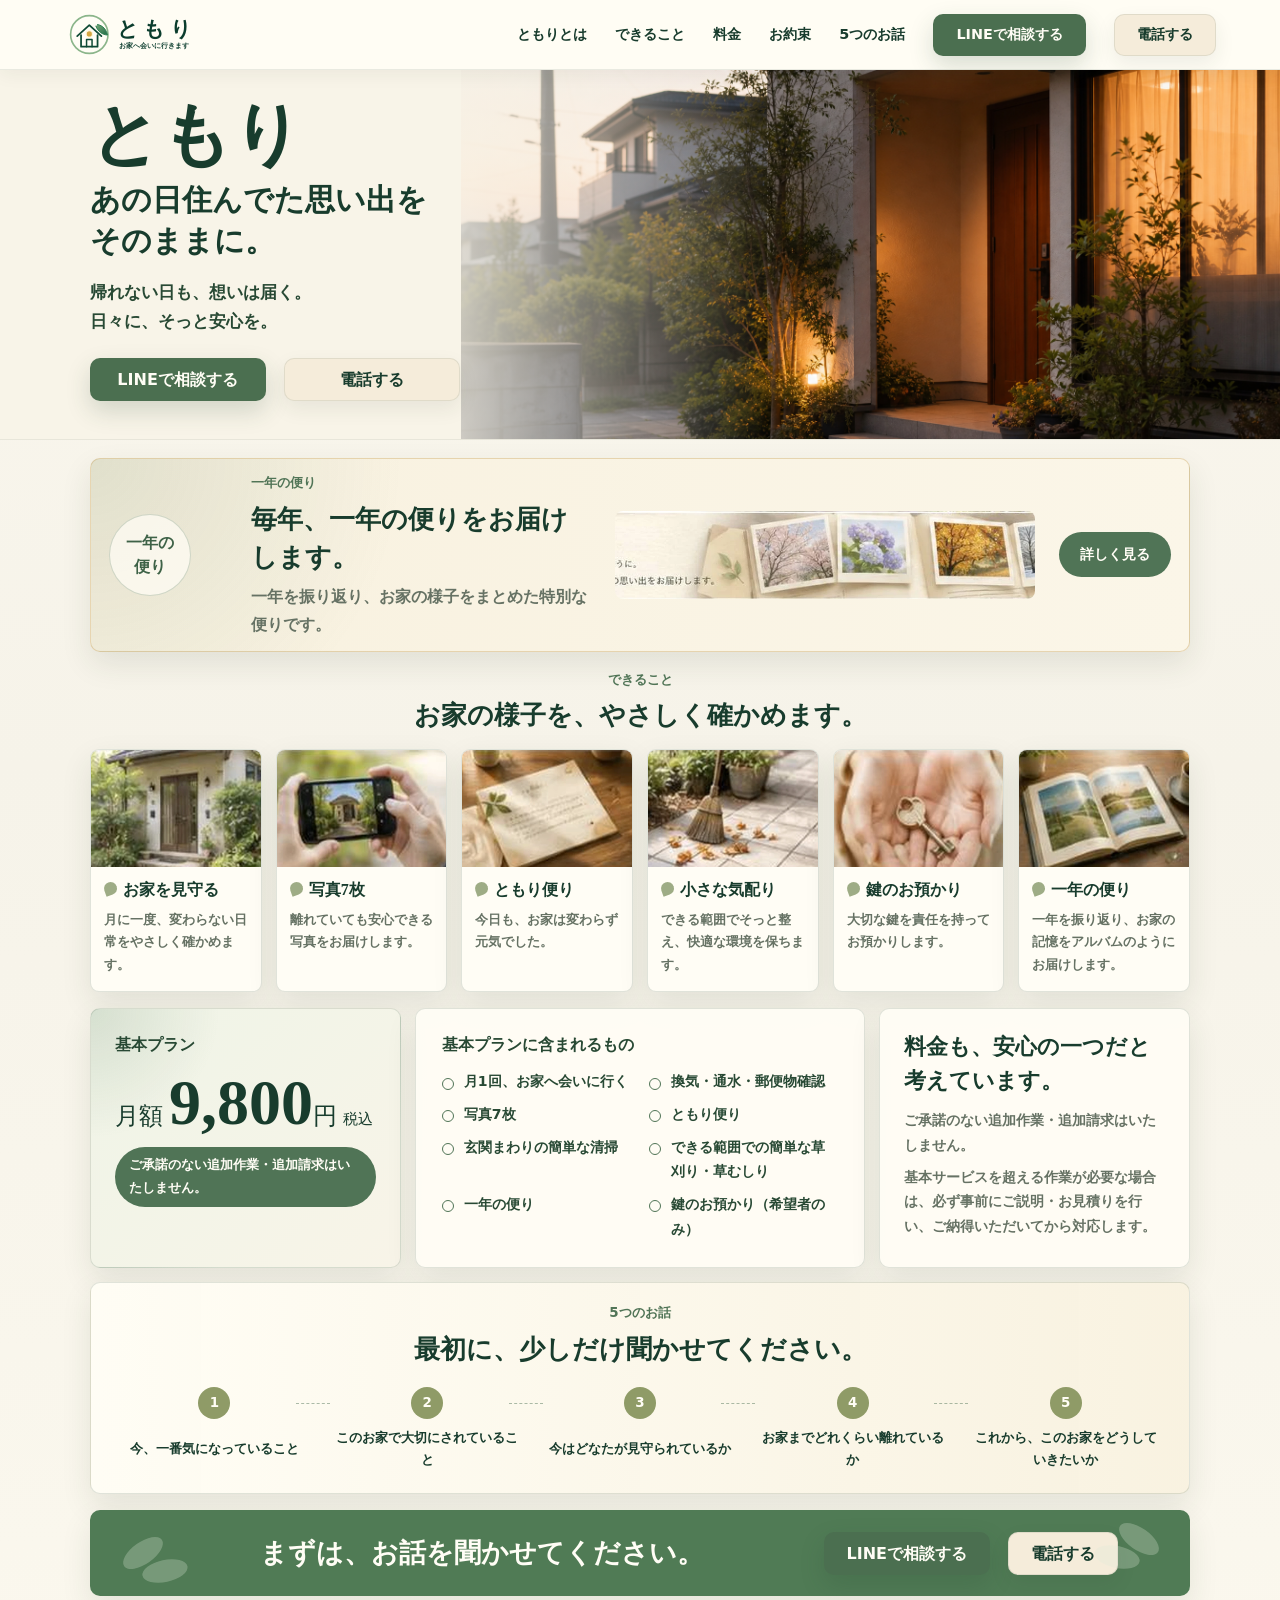
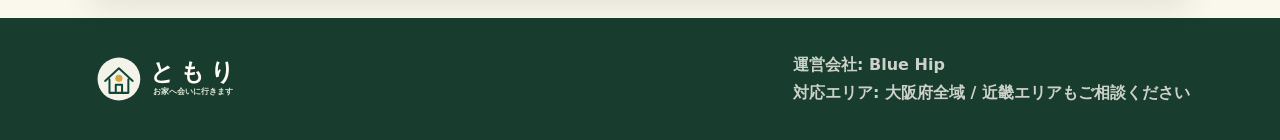
==== commit 40e27918: "Match TOMORI Sprint4 completion mockup" ====
--- a/index.html
+++ b/index.html
@@ -40,9 +40,8 @@
     </header>
 
     <main id="top">
-      <section class="hero" aria-labelledby="hero-title">
+      <section class="hero" id="about" aria-labelledby="hero-title">
         <div class="hero-copy" data-reveal>
-          <p class="hero-kicker">Project TOMORI</p>
           <h1 id="hero-title">ともり</h1>
           <p class="hero-lead">あの日住んでた思い出を<br>そのままに。</p>
           <div class="hero-message">
@@ -57,79 +56,84 @@
         <div class="hero-visual" data-reveal aria-hidden="true">
           <img src="assets/images/hero/tomori-hero-home.png" alt="" width="1536" height="1024" fetchpriority="high" decoding="sync">
         </div>
-        <a class="year-badge" href="#year-letter" data-reveal>
-          <img src="assets/images/icons/icon-annual-letter.svg" width="72" height="72" alt="">
-          <span>毎年、一年の便りを<br>お届けします。</span>
-          <small>詳しく見る</small>
-        </a>
       </section>
 
-      <section class="section about-section" id="about" aria-labelledby="about-title">
-        <div class="section-inner about-layout">
-          <div data-reveal>
-            <p class="section-kicker">ともりとは</p>
-            <h2 id="about-title">家族の代わりに、<br>大切なお家へ会いに行きます。</h2>
+      <section class="annual-section" id="year-letter" aria-labelledby="year-letter-title">
+        <div class="page-shell annual-band" data-reveal>
+          <div class="annual-mark" aria-hidden="true">
+            <span>一年の<br>便り</span>
           </div>
-          <div class="about-text" data-reveal>
-            <p>仕事や家庭の事情で、帰りたくても帰れない。</p>
-            <p>そんなご家族の代わりに、ともりは大切なお家の様子を見守ります。</p>
-            <p>空き家をただ管理するのではなく、その家に残る思い出と、今の暮らしの不安に寄り添うサービスです。</p>
+          <div class="annual-copy">
+            <p class="section-kicker">一年の便り</p>
+            <h2 id="year-letter-title">毎年、一年の便りをお届けします。</h2>
+            <p>一年を振り返り、お家の様子をまとめた特別な便りです。</p>
           </div>
-          <div class="about-symbol" aria-hidden="true" data-reveal>
-            <img src="assets/images/icons/icon-home-watch.svg" width="120" height="120" alt="">
-          </div>
+          <img class="annual-image" src="assets/images/annual-letter/season-album.webp" width="760" height="160" alt="四季の写真を並べた一年の便りのイメージ">
+          <a class="annual-link" href="#contact">詳しく見る</a>
         </div>
       </section>
 
-      <section class="section services-section" id="services" aria-labelledby="services-title">
-        <div class="section-inner">
+      <section class="services-section" id="services" aria-labelledby="services-title">
+        <div class="page-shell">
           <div class="section-heading centered" data-reveal>
             <p class="section-kicker">できること</p>
             <h2 id="services-title">お家の様子を、やさしく確かめます。</h2>
           </div>
           <div class="service-grid">
             <article class="service-card" data-reveal>
-              <img src="assets/images/icons/icon-home-watch.svg" width="80" height="80" alt="">
-              <h3>お家を見守る</h3>
-              <p>月に一度、大切なお家へ会いに行き、変わらない日常を確かめます。</p>
+              <img src="assets/images/services/home-watch.webp" width="640" height="390" alt="玄関と庭のある住宅">
+              <div>
+                <h3>お家を見守る</h3>
+                <p>月に一度、変わらない日常をやさしく確かめます。</p>
+              </div>
             </article>
             <article class="service-card" data-reveal>
-              <img src="assets/images/icons/icon-photo-seven.svg" width="80" height="80" alt="">
-              <h3>写真7枚</h3>
-              <p>離れていても安心できる写真をお届けします。</p>
+              <img src="assets/images/services/photo-seven.webp" width="640" height="390" alt="スマートフォンで家を撮影している手元">
+              <div>
+                <h3>写真7枚</h3>
+                <p>離れていても安心できる写真をお届けします。</p>
+              </div>
             </article>
             <article class="service-card" data-reveal>
-              <img src="assets/images/icons/icon-tomori-letter.svg" width="80" height="80" alt="">
-              <h3>ともり便り</h3>
-              <p>今日も、お家は変わらず元気でした。</p>
+              <img src="assets/images/services/tomori-letter.webp" width="640" height="390" alt="机の上の手紙と葉っぱ">
+              <div>
+                <h3>ともり便り</h3>
+                <p>今日も、お家は変わらず元気でした。</p>
+              </div>
             </article>
             <article class="service-card" data-reveal>
-              <img src="assets/images/icons/icon-care.svg" width="80" height="80" alt="">
-              <h3>小さな気配り</h3>
-              <p>玄関まわりの清掃や草むしりなど、できる範囲でそっと整えます。</p>
+              <img src="assets/images/services/care.webp" width="640" height="390" alt="玄関前のほうきと落ち葉">
+              <div>
+                <h3>小さな気配り</h3>
+                <p>できる範囲でそっと整え、快適な環境を保ちます。</p>
+              </div>
             </article>
             <article class="service-card" data-reveal>
-              <img src="assets/images/icons/icon-key.svg" width="80" height="80" alt="">
-              <h3>鍵のお預かり</h3>
-              <p>必要な場合だけ、決めた方法で大切な鍵をお預かりします。</p>
+              <img src="assets/images/services/key.webp" width="640" height="390" alt="手のひらで大切に持つ鍵">
+              <div>
+                <h3>鍵のお預かり</h3>
+                <p>大切な鍵を責任を持ってお預かりします。</p>
+              </div>
             </article>
-            <article class="service-card accent" data-reveal>
-              <img src="assets/images/icons/icon-annual-letter.svg" width="80" height="80" alt="">
-              <h3>一年の便り</h3>
-              <p>一年を振り返り、お家の記憶を次へつなぐ便りをお届けします。</p>
+            <article class="service-card" data-reveal>
+              <img src="assets/images/services/annual-letter.webp" width="640" height="390" alt="写真アルバムを開いた様子">
+              <div>
+                <h3>一年の便り</h3>
+                <p>一年を振り返り、お家の記憶をアルバムのようにお届けします。</p>
+              </div>
             </article>
           </div>
         </div>
       </section>
 
-      <section class="section price-section" id="price" aria-labelledby="price-title">
-        <div class="section-inner price-panel" data-reveal>
-          <div class="price-main">
+      <section class="price-talk-section" id="price" aria-labelledby="price-title">
+        <div class="page-shell price-talk-grid">
+          <div class="price-card" data-reveal>
             <p class="plan-name">基本プラン</p>
             <p class="price">月額 <span>9,800</span>円 <small>税込</small></p>
-            <p>追加作業・追加請求はいたしません。</p>
+            <p class="price-note">ご承諾のない追加作業・追加請求はいたしません。</p>
           </div>
-          <div class="price-includes">
+          <div class="includes-card" data-reveal>
             <p class="plan-name">基本プランに含まれるもの</p>
             <ul>
               <li>月1回、お家へ会いに行く</li>
@@ -137,73 +141,42 @@
               <li>写真7枚</li>
               <li>ともり便り</li>
               <li>玄関まわりの簡単な清掃</li>
-              <li>できる範囲での草刈り・草むしり</li>
+              <li>できる範囲での簡単な草刈り・草むしり</li>
               <li>一年の便り</li>
               <li>鍵のお預かり（希望者のみ）</li>
             </ul>
           </div>
-          <div class="price-message">
+          <div class="assurance-card" id="promise" data-reveal>
             <h2 id="price-title">料金も、安心の一つだと考えています。</h2>
-            <p>ご承諾のない追加作業・追加請求はいたしません。基本サービスを超える作業が必要な場合は、必ず事前にご説明・お見積りを行い、ご納得いただいてから対応します。</p>
+            <p>ご承諾のない追加作業・追加請求はいたしません。</p>
+            <p>基本サービスを超える作業が必要な場合は、必ず事前にご説明・お見積りを行い、ご納得いただいてから対応します。</p>
           </div>
         </div>
       </section>
 
-      <section class="year-letter-section" id="year-letter" aria-labelledby="year-letter-title">
-        <div class="section-inner year-letter-band" data-reveal>
-          <div class="year-copy">
-            <p class="year-pill">一年の便り</p>
-            <h2 id="year-letter-title">毎年、一年の便りをお届けします。</h2>
-            <p>季節ごとのお家の表情、変わらず残っていたもの、少し気になったこと。ひとつの便りにまとめて、思い出と安心を手元へ届けます。</p>
-          </div>
-          <img class="letter-preview" src="assets/images/annual-letter/letter-preview.svg" width="420" height="220" alt="一年の便りのイメージ">
-        </div>
-      </section>
-
-      <section class="section promise-section" id="promise" aria-labelledby="promise-title">
-        <div class="section-inner">
-          <div class="section-heading centered" data-reveal>
-            <p class="section-kicker">ともりのお約束</p>
-            <h2 id="promise-title">不安を増やさないために、はっきり約束します。</h2>
-          </div>
-          <div class="promise-grid">
-            <article data-reveal>
-              <h3>明朗会計</h3>
-              <p>料金と対応範囲を事前にお伝えし、勝手な追加請求は行いません。</p>
-            </article>
-            <article data-reveal>
-              <h3>寄り添うために提案する</h3>
-              <p>売るためではなく、ご家族とお家にとって必要なことだけを一緒に考えます。</p>
-            </article>
-            <article data-reveal>
-              <h3>事実を、誠実に伝える</h3>
-              <p>良いことも、気になることも、見たままを落ち着いた言葉でお伝えします。</p>
-            </article>
-          </div>
-        </div>
-      </section>
-
-      <section class="section questions-section" id="questions" aria-labelledby="questions-title">
-        <div class="section-inner">
-          <p class="section-kicker" data-reveal>5つのお話</p>
-          <h2 id="questions-title" data-reveal>最初に、少しだけ聞かせてください。</h2>
+      <section class="questions-section" id="questions" aria-labelledby="questions-title">
+        <div class="page-shell questions-panel" data-reveal>
+          <p class="section-kicker">5つのお話</p>
+          <h2 id="questions-title">最初に、少しだけ聞かせてください。</h2>
           <ol class="question-list">
-            <li data-reveal><span>今、一番気になっていること</span></li>
-            <li data-reveal><span>このお家で大切にされていること</span></li>
-            <li data-reveal><span>今はどなたが見守られているか</span></li>
-            <li data-reveal><span>お家までどれくらい離れているか</span></li>
-            <li data-reveal><span>これから、このお家をどうしていきたいか</span></li>
+            <li><span>今、一番気になっていること</span></li>
+            <li><span>このお家で大切にされていること</span></li>
+            <li><span>今はどなたが見守られているか</span></li>
+            <li><span>お家までどれくらい離れているか</span></li>
+            <li><span>これから、このお家をどうしていきたいか</span></li>
           </ol>
         </div>
       </section>
 
       <section class="final-cta" id="contact" aria-labelledby="contact-title">
-        <div class="section-inner final-cta-panel" data-reveal>
+        <div class="page-shell final-cta-panel" data-reveal>
+          <div class="leaf left" aria-hidden="true"></div>
           <h2 id="contact-title">まずは、お話を聞かせてください。</h2>
           <div class="contact-actions">
             <a class="button primary" href="https://line.me/R/ti/p/@tomori" target="_blank" rel="noopener">LINEで相談する</a>
             <a class="button light" href="tel:0000000000">電話する</a>
           </div>
+          <div class="leaf right" aria-hidden="true"></div>
         </div>
       </section>
     </main>
--- a/styles.css
+++ b/styles.css
@@ -1,22 +1,19 @@
 :root {
-  --green-950: #063c2b;
-  --green-900: #104734;
-  --green-800: #1e6b46;
-  --green-700: #2d8455;
-  --green-300: #8bb58a;
-  --green-100: #edf4ea;
-  --green-50: #f7faf3;
-  --ivory: #fbf8ec;
+  --green-950: #183c2d;
+  --green-900: #284934;
+  --green-800: #3e6247;
+  --green-700: #507456;
+  --green-300: #a4b28e;
+  --green-100: #eef3e7;
+  --ivory: #f8f4e8;
   --paper: #fffdf5;
-  --warm: #f6ecd1;
-  --amber: #d5a642;
-  --amber-soft: #fff4cf;
-  --ink: #123f30;
-  --muted: #4d6258;
-  --line: rgba(16, 71, 52, 0.14);
-  --shadow: 0 18px 46px rgba(16, 71, 52, 0.1);
-  --shadow-hover: 0 24px 60px rgba(16, 71, 52, 0.16);
-  --radius: 18px;
+  --warm: #f1e5ca;
+  --amber: #c8a45e;
+  --ink: #24382c;
+  --muted: #667264;
+  --line: rgba(40, 73, 52, 0.14);
+  --shadow: 0 12px 30px rgba(42, 56, 40, 0.1);
+  --shadow-hover: 0 18px 44px rgba(42, 56, 40, 0.16);
   --sans: "Hiragino Sans", "Yu Gothic", "YuGothic", "Noto Sans JP", system-ui, sans-serif;
   --serif: "Hiragino Mincho ProN", "Yu Mincho", "YuMincho", "Noto Serif JP", serif;
 }
@@ -31,15 +28,12 @@
 
 body {
   margin: 0;
+  overflow-x: hidden;
   color: var(--ink);
-  background:
-    radial-gradient(circle at 12% 0%, rgba(213, 166, 66, 0.1), transparent 32%),
-    linear-gradient(180deg, var(--ivory), var(--green-50) 46%, var(--ivory));
+  background: linear-gradient(180deg, #faf7ee, #f6f3e9 44%, #fbf8ee);
   font-family: var(--serif);
-  font-size: 17px;
-  line-height: 1.9;
-  letter-spacing: 0;
-  overflow-x: hidden;
+  font-size: 16px;
+  line-height: 1.75;
 }
 
 img {
@@ -54,8 +48,8 @@
 
 a:focus-visible,
 button:focus-visible {
-  outline: 3px solid rgba(213, 166, 66, 0.85);
-  outline-offset: 4px;
+  outline: 3px solid rgba(200, 164, 94, 0.8);
+  outline-offset: 3px;
 }
 
 .sr-only {
@@ -70,48 +64,46 @@
   border: 0;
 }
 
+.page-shell {
+  width: min(1100px, calc(100% - 48px));
+  margin: 0 auto;
+}
+
 .site-header {
   position: fixed;
+  inset: 0 0 auto;
   z-index: 20;
-  top: 0;
-  left: 0;
-  right: 0;
+  height: 70px;
   display: flex;
   align-items: center;
   justify-content: space-between;
-  gap: 28px;
-  padding: 18px clamp(22px, 4vw, 46px);
-  color: var(--green-950);
-  transition: background 180ms ease, box-shadow 180ms ease, padding 180ms ease;
-}
-
-.site-header.is-scrolled,
-.site-header.is-open {
-  padding-top: 12px;
-  padding-bottom: 12px;
-  background: rgba(255, 253, 245, 0.92);
-  box-shadow: 0 12px 36px rgba(16, 71, 52, 0.08);
-  backdrop-filter: blur(18px);
+  gap: 24px;
+  padding: 10px clamp(22px, 5vw, 64px);
+  background: rgba(255, 253, 245, 0.94);
+  border-bottom: 1px solid rgba(40, 73, 52, 0.1);
+  box-shadow: 0 4px 18px rgba(42, 56, 40, 0.06);
+  backdrop-filter: blur(16px);
 }
 
 .brand {
   display: inline-flex;
   align-items: center;
-  min-height: 56px;
+  min-width: 170px;
   text-decoration: none;
 }
 
 .brand img {
-  width: clamp(154px, 17vw, 212px);
+  width: 154px;
 }
 
 .site-nav {
   display: flex;
   align-items: center;
-  gap: clamp(14px, 1.8vw, 28px);
-  font-family: var(--sans);
-  font-size: 0.95rem;
+  gap: clamp(16px, 2.2vw, 34px);
+  font-family: var(--sans);
+  font-size: 0.9rem;
   font-weight: 700;
+  color: var(--green-950);
 }
 
 .site-nav a {
@@ -131,7 +123,6 @@
   bottom: -8px;
   height: 2px;
   transform: scaleX(0);
-  transform-origin: center;
   background: var(--green-700);
   transition: transform 180ms ease;
 }
@@ -140,29 +131,40 @@
   transform: scaleX(1);
 }
 
-.nav-cta {
-  min-height: 48px;
-  padding: 12px 20px;
-  border-radius: 999px;
+.nav-cta,
+.button {
+  min-height: 42px;
+  padding: 11px 22px;
+  border-radius: 10px;
   display: inline-flex;
   align-items: center;
   justify-content: center;
+  border: 1px solid transparent;
+  text-decoration: none;
+  font-family: var(--sans);
+  font-weight: 800;
+  line-height: 1.2;
   transition: transform 180ms ease, box-shadow 180ms ease, background 180ms ease;
 }
 
-.nav-cta.line {
+.nav-cta.line,
+.button.primary {
   color: var(--paper);
-  background: linear-gradient(135deg, #188a4f, #2f9659);
-  box-shadow: 0 12px 22px rgba(24, 138, 79, 0.22);
-}
-
-.nav-cta.phone {
-  background: rgba(255, 253, 245, 0.94);
-  box-shadow: 0 12px 26px rgba(16, 71, 52, 0.1);
-}
-
+  background: #4b6f50;
+  box-shadow: 0 10px 24px rgba(40, 73, 52, 0.18);
+}
+
+.nav-cta.phone,
+.button.light {
+  color: var(--green-950);
+  background: #f5ecda;
+  border-color: rgba(40, 73, 52, 0.1);
+  box-shadow: 0 8px 20px rgba(42, 56, 40, 0.08);
+}
+
+.button:hover,
 .nav-cta:hover,
-.button:hover {
+.service-card:hover {
   transform: translateY(-2px);
   box-shadow: var(--shadow-hover);
 }
@@ -171,10 +173,10 @@
   display: none;
   width: 48px;
   height: 48px;
-  border: 1px solid rgba(16, 71, 52, 0.35);
-  border-radius: 14px;
+  border: 1px solid rgba(40, 73, 52, 0.28);
+  border-radius: 12px;
   color: var(--green-950);
-  background: rgba(255, 253, 245, 0.86);
+  background: rgba(255, 253, 245, 0.9);
 }
 
 .menu-button span:not(.sr-only) {
@@ -199,57 +201,55 @@
 }
 
 .hero {
-  min-height: 720px;
+  position: relative;
+  min-height: 370px;
+  margin-top: 70px;
   display: grid;
-  grid-template-columns: minmax(330px, 43%) 1fr;
-  align-items: stretch;
-  position: relative;
+  grid-template-columns: minmax(360px, 44%) 1fr;
   overflow: hidden;
-  padding: 126px clamp(24px, 6vw, 86px) 70px;
-  isolation: isolate;
+  background: var(--ivory);
+  border-bottom: 1px solid rgba(40, 73, 52, 0.08);
 }
 
 .hero::before {
   content: "";
   position: absolute;
   inset: 0 auto 0 0;
-  width: 64%;
-  z-index: -1;
-  background: linear-gradient(90deg, rgba(251, 248, 236, 0.98), rgba(251, 248, 236, 0.82) 60%, rgba(251, 248, 236, 0));
+  z-index: 1;
+  width: 60%;
+  background: linear-gradient(90deg, rgba(248, 244, 232, 0.98), rgba(248, 244, 232, 0.84) 58%, rgba(248, 244, 232, 0));
+  pointer-events: none;
 }
 
 .hero-copy {
+  position: relative;
+  z-index: 2;
   align-self: center;
-  max-width: 560px;
-  padding: 34px 0 20px;
-}
-
-.hero-kicker,
-.section-kicker {
-  margin: 0 0 10px;
-  color: var(--green-800);
-  font-family: var(--sans);
-  font-size: 0.92rem;
-  font-weight: 800;
+  width: min(440px, calc(100% - 48px));
+  margin-left: clamp(48px, 7vw, 96px);
+  padding: 26px 0 30px;
 }
 
 .hero h1 {
-  margin: 0 0 24px;
-  font-size: clamp(4.8rem, 8.2vw, 8.5rem);
-  line-height: 0.92;
+  margin: 0 0 14px;
+  color: var(--green-950);
+  font-size: clamp(3.8rem, 5.4vw, 5.9rem);
+  line-height: 0.9;
   font-weight: 700;
 }
 
 .hero-lead {
-  margin: 0 0 24px;
-  font-size: clamp(1.82rem, 3.1vw, 3rem);
-  line-height: 1.42;
+  margin: 0 0 16px;
+  color: var(--green-950);
+  font-size: clamp(1.72rem, 2.35vw, 2.42rem);
+  line-height: 1.36;
   font-weight: 700;
 }
 
 .hero-message {
-  margin: 0 0 32px;
-  font-size: clamp(1.12rem, 1.5vw, 1.35rem);
+  margin: 0 0 22px;
+  color: var(--green-900);
+  font-size: 1.05rem;
   font-weight: 700;
 }
 
@@ -261,41 +261,16 @@
 .contact-actions {
   display: flex;
   flex-wrap: wrap;
-  gap: 16px;
-}
-
-.button {
-  min-height: 58px;
-  padding: 15px 28px;
-  border-radius: 999px;
-  display: inline-flex;
-  align-items: center;
-  justify-content: center;
-  gap: 8px;
-  border: 1px solid transparent;
-  text-decoration: none;
-  font-family: var(--sans);
-  font-weight: 800;
-  line-height: 1.2;
-  box-shadow: 0 16px 28px rgba(16, 71, 52, 0.12);
-  transition: transform 180ms ease, box-shadow 180ms ease, background 180ms ease;
-}
-
-.button.primary {
-  color: var(--paper);
-  background: linear-gradient(135deg, #16894e, #2b9458);
-}
-
-.button.light {
-  color: var(--green-950);
-  background: rgba(255, 253, 245, 0.96);
-  border-color: rgba(16, 71, 52, 0.1);
+  gap: 18px;
+}
+
+.hero-actions .button {
+  min-width: 176px;
 }
 
 .hero-visual {
   position: absolute;
-  z-index: -2;
-  inset: 0 0 0 34%;
+  inset: 0 0 0 36%;
 }
 
 .hero-visual img {
@@ -305,413 +280,393 @@
   object-position: 58% center;
 }
 
-.hero-visual::after {
-  content: "";
-  position: absolute;
-  inset: 0;
+.annual-section {
+  padding: 18px 0 16px;
+}
+
+.annual-band {
+  min-height: 108px;
+  display: grid;
+  grid-template-columns: 118px 1fr minmax(250px, 420px) auto;
+  gap: 24px;
+  align-items: center;
+  overflow: hidden;
+  padding: 12px 18px;
+  border: 1px solid rgba(200, 164, 94, 0.4);
+  border-radius: 10px;
   background:
-    linear-gradient(90deg, rgba(251, 248, 236, 0.46), rgba(251, 248, 236, 0.06) 44%),
-    linear-gradient(0deg, rgba(16, 71, 52, 0.08), rgba(255, 253, 245, 0.02));
-}
-
-.year-badge {
-  position: absolute;
-  right: clamp(34px, 7vw, 92px);
-  bottom: 74px;
-  width: clamp(190px, 18vw, 240px);
-  aspect-ratio: 1;
+    radial-gradient(circle at 0 0, rgba(80, 116, 86, 0.14), transparent 28%),
+    linear-gradient(90deg, #f8f1df, #fbf6e8);
+  box-shadow: var(--shadow);
+}
+
+.annual-mark {
+  width: 82px;
+  height: 82px;
   border-radius: 50%;
   display: grid;
   place-items: center;
-  align-content: center;
-  gap: 9px;
-  padding: 30px;
+  color: var(--green-800);
+  background: rgba(255, 253, 245, 0.74);
+  border: 1px solid rgba(80, 116, 86, 0.25);
+  font-weight: 700;
   text-align: center;
-  text-decoration: none;
-  color: var(--green-950);
-  background: rgba(255, 253, 245, 0.94);
-  box-shadow: 0 24px 54px rgba(16, 71, 52, 0.14);
-  font-family: var(--sans);
+  line-height: 1.5;
+}
+
+.section-kicker {
+  margin: 0 0 6px;
+  color: var(--green-700);
+  font-family: var(--sans);
+  font-size: 0.84rem;
   font-weight: 800;
-  transition: transform 180ms ease, box-shadow 180ms ease;
-}
-
-.year-badge:hover {
-  transform: translateY(-4px);
-  box-shadow: var(--shadow-hover);
-}
-
-.year-badge img {
-  width: 66px;
-}
-
-.year-badge small {
-  font-size: 0.82rem;
-}
-
-.section {
-  padding: clamp(76px, 8vw, 116px) clamp(22px, 4.5vw, 64px);
-}
-
-.section-inner {
-  width: min(1180px, 100%);
-  margin: 0 auto;
-}
-
-.section h2,
-.year-letter-band h2,
+}
+
+.annual-copy h2,
+.section-heading h2,
+.questions-panel h2,
 .final-cta h2 {
   margin: 0;
   color: var(--green-950);
-  font-size: clamp(1.9rem, 3.2vw, 3rem);
-  line-height: 1.55;
-}
-
-.section p {
-  margin: 0;
-}
-
-.about-section {
-  background: rgba(255, 253, 245, 0.84);
-  border-top: 1px solid rgba(16, 71, 52, 0.08);
-  border-bottom: 1px solid rgba(16, 71, 52, 0.08);
-}
-
-.about-layout {
-  display: grid;
-  grid-template-columns: 1.05fr 1.18fr 160px;
-  gap: clamp(28px, 5vw, 72px);
-  align-items: center;
-}
-
-.about-text {
-  display: grid;
-  gap: 8px;
+  font-size: clamp(1.58rem, 2.05vw, 2.05rem);
+  line-height: 1.45;
+}
+
+.annual-copy p:not(.section-kicker) {
+  margin: 6px 0 0;
   color: var(--muted);
   font-family: var(--sans);
-  font-weight: 600;
-}
-
-.about-symbol {
-  min-height: 150px;
+  font-weight: 700;
+}
+
+.annual-image {
+  width: 100%;
+  border-radius: 8px;
+  object-fit: cover;
+  max-height: 100px;
+}
+
+.annual-link {
+  min-width: 112px;
+  padding: 10px 18px;
   border-radius: 999px;
-  display: grid;
-  place-items: center;
-  background: linear-gradient(135deg, rgba(237, 244, 234, 0.95), rgba(255, 253, 245, 0.5));
+  text-align: center;
+  text-decoration: none;
+  color: var(--paper);
+  background: var(--green-700);
+  font-family: var(--sans);
+  font-size: 0.9rem;
+  font-weight: 800;
+}
+
+.services-section {
+  padding: 0 0 16px;
 }
 
 .centered {
   text-align: center;
-  margin: 0 auto 42px;
-}
-
-.services-section {
-  background: linear-gradient(180deg, rgba(247, 250, 243, 0.86), rgba(251, 248, 236, 0.76));
+  margin-bottom: 14px;
 }
 
 .service-grid {
   display: grid;
   grid-template-columns: repeat(6, 1fr);
-  gap: 18px;
-}
-
-.service-card,
-.promise-grid article {
+  gap: 14px;
+}
+
+.service-card {
+  min-height: 190px;
+  overflow: hidden;
   border: 1px solid var(--line);
-  border-radius: var(--radius);
-  background: rgba(255, 253, 245, 0.92);
+  border-radius: 9px;
+  background: var(--paper);
   box-shadow: var(--shadow);
-  transition: transform 180ms ease, box-shadow 180ms ease, border-color 180ms ease;
-}
-
-.service-card {
-  min-height: 250px;
-  padding: 28px 20px;
+  transition: transform 180ms ease, box-shadow 180ms ease;
+}
+
+.service-card img {
+  width: 100%;
+  aspect-ratio: 1.45 / 1;
+  object-fit: cover;
+}
+
+.service-card div {
+  min-height: 94px;
+  padding: 12px 13px 14px;
+}
+
+.service-card h3 {
+  margin: 0 0 7px;
+  color: var(--green-950);
+  font-size: 1rem;
+  line-height: 1.4;
+}
+
+.service-card h3::before {
+  content: "";
+  display: inline-block;
+  width: 13px;
+  height: 13px;
+  margin-right: 6px;
+  border-radius: 50% 50% 50% 0;
+  background: #9eac85;
+  transform: rotate(-20deg);
+}
+
+.service-card p {
+  margin: 0;
+  color: var(--muted);
+  font-family: var(--sans);
+  font-size: 0.82rem;
+  font-weight: 700;
+  line-height: 1.75;
+}
+
+.price-talk-section {
+  padding: 0 0 14px;
+}
+
+.price-talk-grid {
   display: grid;
-  justify-items: center;
-  align-content: start;
+  grid-template-columns: minmax(260px, 1fr) minmax(390px, 1.45fr) minmax(270px, 1fr);
   gap: 14px;
-  text-align: center;
-}
-
-.service-card:hover,
-.promise-grid article:hover {
-  transform: translateY(-4px);
-  box-shadow: var(--shadow-hover);
-  border-color: rgba(45, 132, 85, 0.28);
-}
-
-.service-card.accent {
-  background: linear-gradient(180deg, rgba(255, 246, 219, 0.96), rgba(255, 253, 245, 0.92));
-  border-color: rgba(213, 166, 66, 0.38);
-}
-
-.service-card img {
-  width: 74px;
-}
-
-.service-card h3 {
+  align-items: stretch;
+}
+
+.price-card,
+.includes-card,
+.assurance-card,
+.questions-panel {
+  border: 1px solid var(--line);
+  border-radius: 10px;
+  background: rgba(255, 253, 245, 0.9);
+  box-shadow: var(--shadow);
+}
+
+.price-card {
+  min-height: 146px;
+  padding: 22px 24px;
+  background:
+    radial-gradient(circle at 0 0, rgba(80, 116, 86, 0.16), transparent 32%),
+    linear-gradient(135deg, #eff4e7, #f8f4e8);
+}
+
+.plan-name {
+  margin: 0 0 10px;
+  color: var(--green-900);
+  font-family: var(--sans);
+  font-weight: 800;
+}
+
+.price {
+  margin: 0 0 10px;
+  color: var(--green-950);
+  font-size: 1.5rem;
+  line-height: 1.05;
+}
+
+.price span {
+  font-size: clamp(3.4rem, 5vw, 4.7rem);
+  font-weight: 700;
+}
+
+.price small {
+  font-size: 0.95rem;
+}
+
+.price-note {
   margin: 0;
+  width: fit-content;
   padding: 7px 14px;
   border-radius: 999px;
-  background: rgba(246, 236, 209, 0.76);
-  font-size: 1.05rem;
-}
-
-.service-card p {
-  color: var(--muted);
-  font-family: var(--sans);
-  font-size: 0.97rem;
-  font-weight: 600;
-  line-height: 1.85;
-}
-
-.price-section {
-  padding-top: 26px;
-}
-
-.price-panel {
-  display: grid;
-  grid-template-columns: 1.04fr 1.46fr 1.1fr;
-  gap: 34px;
-  padding: clamp(30px, 4vw, 44px);
-  border: 1px solid rgba(16, 71, 52, 0.1);
-  border-radius: 22px;
-  background: linear-gradient(135deg, rgba(237, 244, 234, 0.96), rgba(255, 253, 245, 0.9));
-  box-shadow: 0 20px 46px rgba(16, 71, 52, 0.08);
-}
-
-.plan-name {
-  margin: 0 0 18px;
-  color: var(--green-950);
-  font-family: var(--sans);
+  color: var(--paper);
+  background: var(--green-700);
+  font-family: var(--sans);
+  font-size: 0.82rem;
   font-weight: 800;
 }
 
-.price {
-  margin: 0 0 18px;
-  font-size: clamp(1.75rem, 3.4vw, 2.6rem);
-  line-height: 1.1;
-}
-
-.price span {
-  font-size: clamp(3.1rem, 6vw, 5rem);
-  font-weight: 700;
-}
-
-.price small {
-  font-size: 1rem;
-}
-
-.price-includes {
-  border-left: 1px solid var(--line);
-  border-right: 1px solid var(--line);
-  padding: 0 34px;
-}
-
-.price-includes ul {
+.includes-card {
+  padding: 22px 26px;
+}
+
+.includes-card ul {
   margin: 0;
   padding: 0;
   list-style: none;
   display: grid;
   grid-template-columns: repeat(2, 1fr);
-  gap: 12px 22px;
-}
-
-.price-includes li {
+  gap: 8px 18px;
+}
+
+.includes-card li {
   position: relative;
-  padding-left: 24px;
-  font-family: var(--sans);
+  padding-left: 22px;
+  color: var(--green-900);
+  font-family: var(--sans);
+  font-size: 0.88rem;
   font-weight: 700;
 }
 
-.price-includes li::before {
+.includes-card li::before {
   content: "";
   position: absolute;
   left: 0;
-  top: 0.68em;
-  width: 12px;
-  height: 12px;
-  border: 1px solid var(--green-800);
+  top: 0.6em;
+  width: 10px;
+  height: 10px;
+  border: 1px solid var(--green-700);
   border-radius: 50%;
-  background: rgba(255, 253, 245, 0.8);
-}
-
-.price-message h2 {
-  font-size: clamp(1.45rem, 2vw, 1.9rem);
-  margin-bottom: 12px;
-}
-
-.price-message p,
-.price-main p {
+}
+
+.assurance-card {
+  padding: 22px 24px;
+}
+
+.assurance-card h2 {
+  margin: 0 0 10px;
+  color: var(--green-950);
+  font-size: 1.35rem;
+  line-height: 1.55;
+}
+
+.assurance-card p {
+  margin: 0 0 7px;
   color: var(--muted);
   font-family: var(--sans);
-  font-weight: 600;
-}
-
-.year-letter-section {
-  padding: 30px clamp(22px, 4.5vw, 64px) 50px;
-}
-
-.year-letter-band {
-  display: grid;
-  grid-template-columns: 1fr minmax(260px, 420px);
-  gap: clamp(24px, 5vw, 62px);
-  align-items: center;
-  overflow: hidden;
-  padding: clamp(28px, 4.5vw, 50px);
-  border: 1px solid rgba(213, 166, 66, 0.58);
-  border-radius: 24px;
+  font-size: 0.88rem;
+  font-weight: 700;
+}
+
+.questions-section {
+  padding: 0 0 16px;
+}
+
+.questions-panel {
+  padding: 18px 28px 22px;
+  text-align: center;
   background:
-    radial-gradient(circle at 100% 0%, rgba(255, 255, 255, 0.85), transparent 34%),
-    linear-gradient(90deg, rgba(255, 249, 228, 0.98), rgba(255, 244, 206, 0.78)),
-    var(--warm);
-  box-shadow: 0 18px 42px rgba(123, 94, 27, 0.1);
-}
-
-.year-copy {
-  display: grid;
-  gap: 14px;
-}
-
-.year-copy p:not(.year-pill) {
-  max-width: 720px;
-  color: var(--muted);
-  font-family: var(--sans);
-  font-weight: 700;
-}
-
-.year-pill {
-  width: fit-content;
-  margin: 0;
-  padding: 10px 20px;
-  border-radius: 999px;
-  color: var(--paper);
-  background: #bc8c19;
-  font-family: var(--sans);
-  font-weight: 800;
-}
-
-.letter-preview {
-  width: min(100%, 420px);
-  filter: drop-shadow(0 18px 22px rgba(123, 94, 27, 0.12));
-}
-
-.promise-section {
-  padding-top: 58px;
-}
-
-.promise-grid {
-  display: grid;
-  grid-template-columns: repeat(3, 1fr);
-  gap: 18px;
-}
-
-.promise-grid article {
-  padding: 30px;
-}
-
-.promise-grid h3 {
-  margin: 0 0 10px;
-  font-size: 1.2rem;
-}
-
-.promise-grid p {
-  color: var(--muted);
-  font-family: var(--sans);
-  font-weight: 600;
-}
-
-.questions-section {
-  padding-top: 48px;
-  text-align: center;
+    linear-gradient(90deg, rgba(255, 253, 245, 0.94), rgba(248, 241, 223, 0.92)),
+    var(--paper);
 }
 
 .question-list {
   counter-reset: questions;
-  margin: 42px 0 0;
+  margin: 18px 0 0;
   padding: 0;
-  list-style: none;
   display: grid;
   grid-template-columns: repeat(5, 1fr);
-  gap: 28px;
+  gap: 22px;
+  list-style: none;
 }
 
 .question-list li {
   counter-increment: questions;
-  min-height: 126px;
+  position: relative;
   display: grid;
-  align-content: start;
   justify-items: center;
-  gap: 16px;
-  position: relative;
-}
-
-.question-list li:not(:last-child)::after {
-  content: "";
-  position: absolute;
-  right: -19px;
-  top: 34px;
-  width: 18px;
-  height: 18px;
-  border-top: 2px solid rgba(45, 132, 85, 0.45);
-  border-right: 2px solid rgba(45, 132, 85, 0.45);
-  transform: rotate(45deg);
+  gap: 8px;
+  color: var(--green-950);
+  font-family: var(--sans);
+  font-size: 0.84rem;
+  font-weight: 800;
+  line-height: 1.65;
 }
 
 .question-list li::before {
   content: counter(questions);
-  width: 38px;
-  height: 38px;
+  width: 32px;
+  height: 32px;
   border-radius: 50%;
   display: grid;
   place-items: center;
   color: var(--paper);
-  background: var(--green-700);
-  font-family: var(--sans);
-  font-weight: 800;
-}
-
-.question-list span {
-  max-width: 160px;
-  font-family: var(--sans);
-  font-weight: 700;
-  line-height: 1.8;
+  background: #8f9b67;
+  font-weight: 900;
+}
+
+.question-list li:not(:last-child)::after {
+  content: "";
+  position: absolute;
+  top: 16px;
+  right: -20px;
+  width: 34px;
+  border-top: 1px dashed rgba(80, 116, 86, 0.48);
 }
 
 .final-cta {
-  padding: 28px clamp(22px, 4.5vw, 64px) 76px;
+  padding: 0 0 22px;
 }
 
 .final-cta-panel {
-  min-height: 112px;
-  padding: 30px clamp(24px, 5vw, 72px);
-  border-radius: 24px;
+  position: relative;
+  min-height: 86px;
   display: grid;
   grid-template-columns: 1fr auto;
-  gap: 24px;
+  gap: 22px;
   align-items: center;
+  overflow: hidden;
+  padding: 20px 72px;
+  border-radius: 10px;
   color: var(--paper);
-  background:
-    radial-gradient(circle at 0% 100%, rgba(255, 253, 245, 0.16), transparent 22%),
-    radial-gradient(circle at 100% 0%, rgba(255, 253, 245, 0.15), transparent 20%),
-    linear-gradient(135deg, #258151, #1b7748);
-  box-shadow: 0 20px 46px rgba(16, 71, 52, 0.15);
+  background: #507b55;
+  box-shadow: var(--shadow);
 }
 
 .final-cta h2 {
   color: var(--paper);
-  font-size: clamp(1.6rem, 2.5vw, 2.3rem);
+  text-align: center;
+  font-size: clamp(1.55rem, 2.1vw, 2rem);
+}
+
+.leaf {
+  position: absolute;
+  width: 94px;
+  height: 94px;
+  opacity: 0.28;
+}
+
+.leaf::before,
+.leaf::after {
+  content: "";
+  position: absolute;
+  width: 46px;
+  height: 22px;
+  border-radius: 50%;
+  background: #dfe9d8;
+}
+
+.leaf::before {
+  left: 12px;
+  top: 28px;
+  transform: rotate(-35deg);
+}
+
+.leaf::after {
+  left: 34px;
+  top: 46px;
+  transform: rotate(-12deg);
+}
+
+.leaf.left {
+  left: 18px;
+  bottom: -12px;
+}
+
+.leaf.right {
+  right: 16px;
+  top: -10px;
+  transform: scaleX(-1);
 }
 
 .site-footer {
-  padding: 42px clamp(22px, 4.5vw, 64px);
+  padding: 32px clamp(22px, 4.5vw, 64px);
   color: rgba(255, 253, 245, 0.78);
-  background: #0d3025;
+  background: #183c2d;
 }
 
 .footer-inner {
-  width: min(1180px, 100%);
+  width: min(1100px, 100%);
   margin: 0 auto;
   display: flex;
   align-items: center;
@@ -720,7 +675,7 @@
 }
 
 .footer-inner img {
-  width: 190px;
+  width: 176px;
 }
 
 .site-footer p {
@@ -731,8 +686,8 @@
 
 [data-reveal] {
   opacity: 0;
-  transform: translateY(18px);
-  transition: opacity 620ms ease, transform 620ms ease;
+  transform: translateY(16px);
+  transition: opacity 560ms ease, transform 560ms ease;
 }
 
 .hero [data-reveal] {
@@ -740,49 +695,56 @@
   transform: none;
 }
 
+.annual-band[data-reveal],
+.service-grid [data-reveal] {
+  opacity: 1;
+  transform: none;
+}
+
 [data-reveal].is-visible {
   opacity: 1;
   transform: translateY(0);
 }
 
-@media (max-width: 1120px) {
+@media (max-width: 1180px) {
+  .page-shell {
+    width: min(1040px, calc(100% - 40px));
+  }
+
   .site-nav {
-    gap: 12px;
-    font-size: 0.86rem;
+    gap: 14px;
+    font-size: 0.84rem;
   }
 
   .nav-cta {
-    padding-inline: 13px;
+    padding-inline: 14px;
   }
 
   .service-grid {
     grid-template-columns: repeat(3, 1fr);
   }
 
-  .price-panel {
+  .price-talk-grid {
     grid-template-columns: 1fr;
-  }
-
-  .price-includes {
-    border: 0;
-    border-top: 1px solid var(--line);
-    border-bottom: 1px solid var(--line);
-    padding: 28px 0;
   }
 }
 
 @media (max-width: 820px) {
   body {
-    font-size: 16px;
-    line-height: 1.85;
+    font-size: 15px;
+  }
+
+  .page-shell {
+    width: min(100% - 32px, 720px);
   }
 
   .site-header {
+    height: 72px;
     padding: 12px 18px;
   }
 
   .brand img {
-    width: 154px;
+    width: 150px;
   }
 
   .menu-button {
@@ -791,7 +753,7 @@
 
   .site-nav {
     position: absolute;
-    top: 76px;
+    top: 78px;
     left: 16px;
     right: 16px;
     display: none;
@@ -799,8 +761,8 @@
     align-items: stretch;
     gap: 0;
     padding: 12px;
-    border: 1px solid rgba(16, 71, 52, 0.08);
-    border-radius: 18px;
+    border: 1px solid rgba(40, 73, 52, 0.12);
+    border-radius: 14px;
     background: rgba(255, 253, 245, 0.98);
     box-shadow: var(--shadow);
   }
@@ -811,7 +773,7 @@
 
   .site-nav a {
     padding: 13px 12px;
-    border-bottom: 1px solid rgba(16, 71, 52, 0.08);
+    border-bottom: 1px solid rgba(40, 73, 52, 0.08);
   }
 
   .site-nav a::after {
@@ -829,35 +791,46 @@
 
   .hero {
     min-height: auto;
-    grid-template-columns: 1fr;
-    padding: 92px 22px 44px;
+    margin-top: 72px;
+    display: flex;
+    flex-direction: column;
+    background: var(--ivory);
   }
 
   .hero::before {
-    width: 100%;
-    background: linear-gradient(180deg, rgba(251, 248, 236, 0.92), rgba(251, 248, 236, 0.78) 54%, rgba(251, 248, 236, 0.62));
+    display: none;
   }
 
   .hero-copy {
-    padding-top: 250px;
+    width: auto;
+    margin: 0;
+    padding: 28px 20px 30px;
+  }
+
+  .hero h1 {
+    font-size: clamp(3.8rem, 16vw, 5.3rem);
+  }
+
+  .hero-lead {
+    font-size: clamp(1.6rem, 7vw, 2.2rem);
   }
 
   .hero-visual {
-    inset: 74px 0 auto 0;
-    height: 340px;
+    position: relative;
+    inset: auto;
+    height: 300px;
+  }
+
+  .hero-visual::after {
+    content: "";
+    position: absolute;
+    inset: 0;
+    background: linear-gradient(180deg, rgba(248, 244, 232, 0.05), rgba(248, 244, 232, 0.68));
   }
 
   .hero-visual img {
     object-position: 58% center;
-  }
-
-  .hero h1 {
-    margin-bottom: 18px;
-    font-size: clamp(4.1rem, 18vw, 5.8rem);
-  }
-
-  .hero-lead {
-    font-size: clamp(1.62rem, 7vw, 2.2rem);
+    opacity: 0.82;
   }
 
   .hero-actions,
@@ -865,133 +838,89 @@
     flex-direction: column;
   }
 
+  .hero-actions .button,
   .button {
     width: 100%;
   }
 
-  .year-badge {
-    position: static;
+  .annual-section {
+    padding-top: 16px;
+  }
+
+  .annual-band {
+    grid-template-columns: 68px 1fr;
+    gap: 16px;
+    padding: 16px;
+  }
+
+  .annual-mark {
+    width: 62px;
+    height: 62px;
+    font-size: 0.78rem;
+  }
+
+  .annual-image {
+    grid-column: 1 / -1;
+  }
+
+  .annual-link {
+    grid-column: 1 / -1;
     width: 100%;
-    aspect-ratio: auto;
-    grid-template-columns: auto 1fr auto;
+  }
+
+  .service-grid {
+    grid-template-columns: repeat(2, 1fr);
+    gap: 12px;
+  }
+
+  .service-card div {
+    min-height: 120px;
+  }
+
+  .includes-card ul {
+    grid-template-columns: 1fr;
+  }
+
+  .questions-panel {
     text-align: left;
-    margin-top: 26px;
-    padding: 18px;
-    border-radius: 18px;
-  }
-
-  .year-badge img {
-    width: 58px;
-  }
-
-  .year-badge br {
-    display: none;
-  }
-
-  .about-layout,
-  .year-letter-band,
-  .final-cta-panel,
-  .footer-inner {
-    grid-template-columns: 1fr;
-  }
-
-  .about-layout,
-  .year-letter-band {
-    display: grid;
-  }
-
-  .about-symbol {
-    display: none;
-  }
-
-  .section {
-    padding: 72px 22px;
-  }
-
-  .section h2,
-  .year-letter-band h2,
-  .final-cta h2 {
-    font-size: clamp(1.72rem, 7vw, 2.32rem);
-  }
-
-  .centered,
-  .questions-section {
-    text-align: left;
-  }
-
-  .service-grid,
-  .promise-grid,
-  .price-includes ul,
+  }
+
   .question-list {
     grid-template-columns: 1fr;
-  }
-
-  .service-card {
-    min-height: auto;
-    grid-template-columns: 72px 1fr;
-    justify-items: start;
-    text-align: left;
-  }
-
-  .service-card img {
-    width: 64px;
-    grid-row: span 2;
-  }
-
-  .service-card p {
-    grid-column: 2;
-  }
-
-  .question-list {
-    gap: 18px;
-    margin-top: 28px;
+    gap: 14px;
   }
 
   .question-list li {
-    min-height: auto;
-    grid-template-columns: 42px 1fr;
+    grid-template-columns: 36px 1fr;
     justify-items: start;
     align-items: center;
-    text-align: left;
   }
 
   .question-list li:not(:last-child)::after {
     display: none;
   }
 
-  .question-list span {
-    max-width: none;
-  }
-
-  .letter-preview {
-    justify-self: center;
-  }
-
-  .footer-inner {
-    align-items: start;
+  .final-cta-panel {
+    grid-template-columns: 1fr;
+    padding: 24px 22px;
   }
 }
 
 @media (max-width: 420px) {
-  .hero {
-    padding-left: 20px;
-    padding-right: 20px;
-  }
-
-  .hero-copy {
-    padding-top: 236px;
+  .page-shell {
+    width: calc(100% - 28px);
   }
 
   .hero-visual {
-    height: 318px;
-  }
-
-  .service-card,
-  .price-panel,
-  .promise-grid article,
-  .year-letter-band,
-  .final-cta-panel {
-    border-radius: 16px;
+    height: 260px;
+  }
+
+  .service-grid {
+    grid-template-columns: 1fr;
+  }
+
+  .service-card div {
+    min-height: auto;
   }
 }
 
